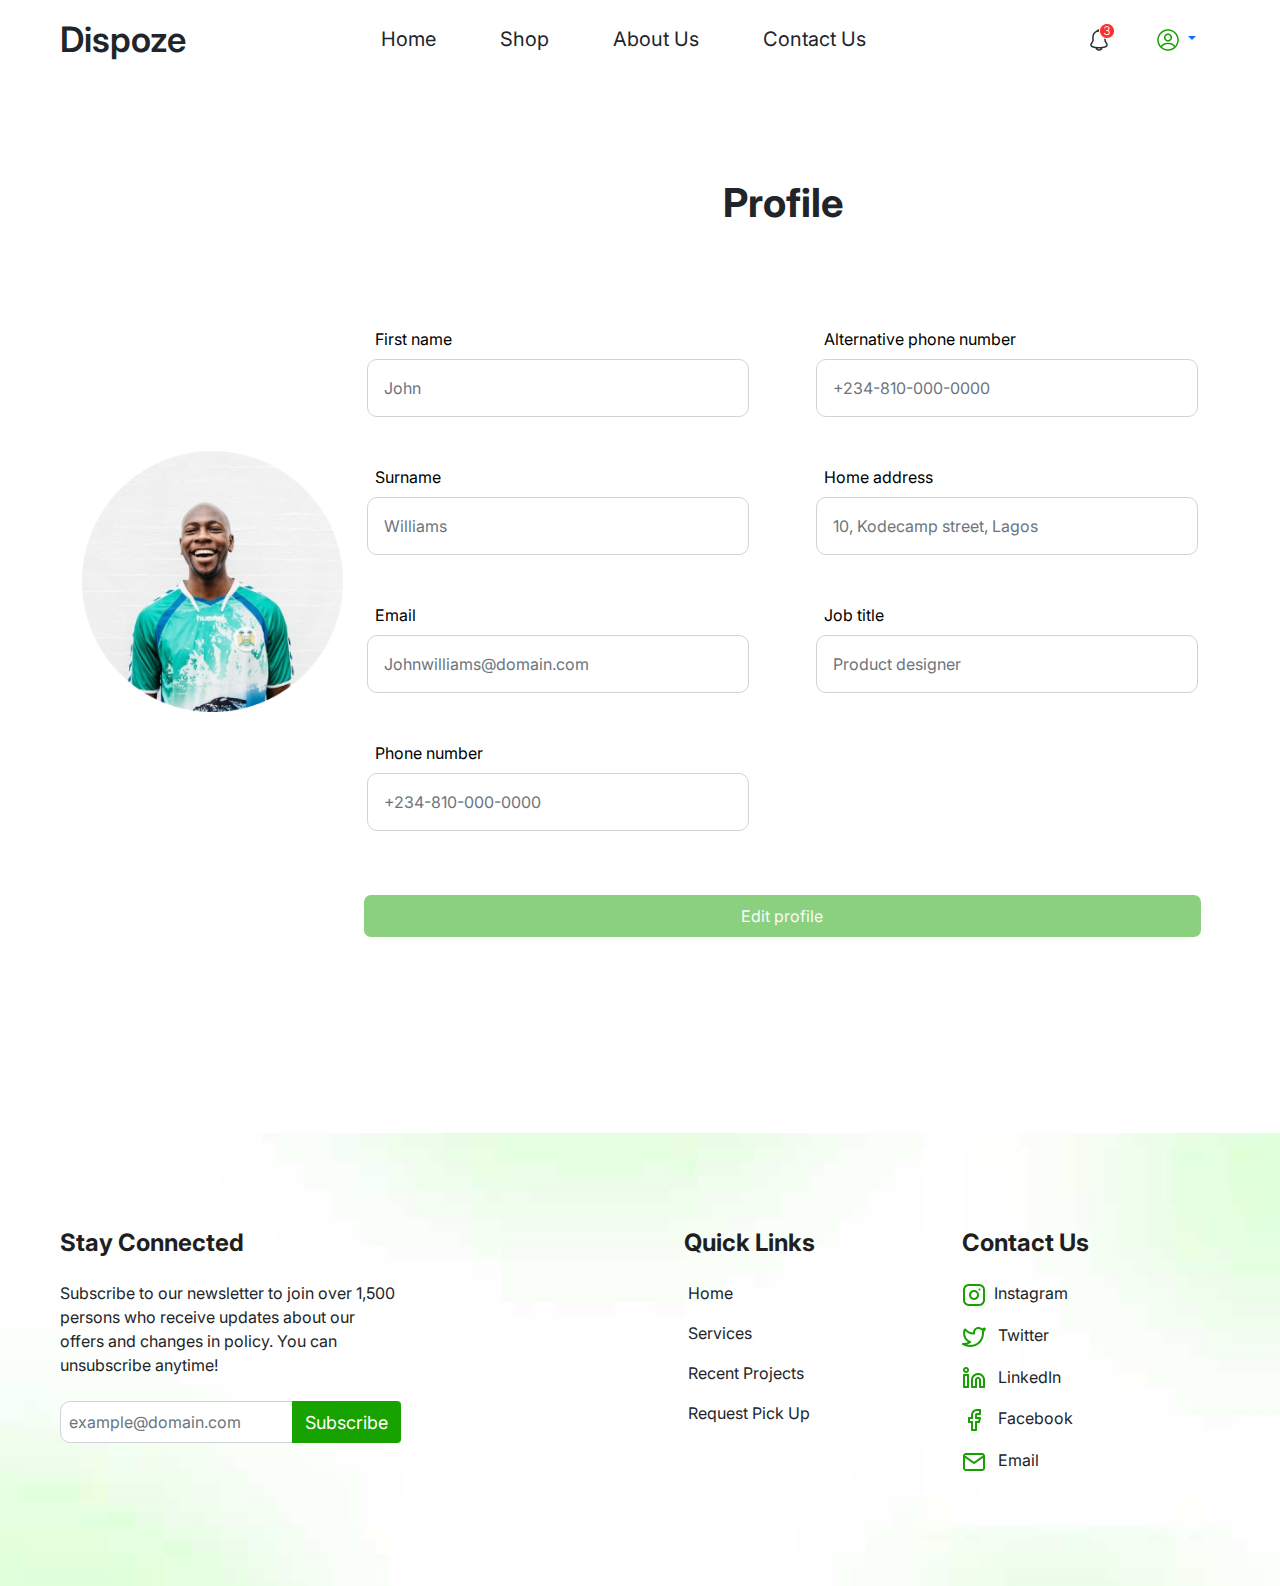
==== index.html @ 6ff1b506 "project" ====
<!DOCTYPE html>
<html lang="en">
<head>
    <meta charset="UTF-8">
    <meta http-equiv="X-UA-Compatible" content="IE=edge">
    <meta name="viewport" content="width=device-width, initial-scale=1.0">
    <title>profile</title>
    <link rel="stylesheet" href="css/bootstrap.css">
    <link rel="stylesheet" href="css/bootstrap.min.css">
    <link rel="stylesheet" href="css/style.css">

    <link rel="preconnect" href="https://fonts.googleapis.com">
    <link rel="preconnect" href="https://fonts.gstatic.com" crossorigin>
    <link href="https://fonts.googleapis.com/css2?family=Poppins:ital,wght@0,300;0,400;1,100;1,300;1,400&display=swap" rel="stylesheet">
    
    <link rel="preconnect" href="https://fonts.googleapis.com">
    <link rel="preconnect" href="https://fonts.gstatic.com" crossorigin>
    <link href="https://fonts.googleapis.com/css2?family=Inter:wght@100;200;300;400;500;600;700;800;900&family=Poppins:ital,wght@0,300;0,400;1,100;1,300&display=swap" rel="stylesheet">
</head>
<body>
    <!-- header for registered users -->
    <header class="container-fluid">
        <nav class="navbar navbar-expand-lg">
            <div class="container-fluid px-2 px-lg-5">
                <a class="navbar-brand text-dark" style="font-weight: 600; font-size: 35px;" href="#">Dispoze</a>
              <button class="navbar-toggler navbar-light border-0" type="button" data-bs-toggle="collapse" data-bs-target="#navbarSupportedContent" aria-controls="navbarSupportedContent" aria-expanded="false" aria-label="Toggle navigation">
                <span class="navbar-toggler-icon"></span>
              </button>
              <div class="collapse navbar-collapse" id="navbarSupportedContent">
                <ul class="navbar-nav ms-auto mb-lg-0">
                    <li class="nav-item me-4">
                        <a class="text-decoration-none text-dark d-lg-none" style="font-weight: 400; font-size: 18px;" href="#">MENU</a>
                      </li>
                      <li class="nav-item me-5">
                        <a class="nav-link nv-link active link-dark" style="font-weight: 400; font-size: 20px;" aria-current="page" href="#"><img src="img/home.png" alt="icon" class="me-4 d-lg-none">Home</a>
                      </li>
                  <li class="nav-item me-5">
                    <a class="nav-link nv-link link-dark" style="font-weight: 400; font-size: 20px;" href="shop.html"><img src="img/shop.png" alt="icon" class="me-4 d-lg-none">Shop</a>
                  </li>
                  <li class="nav-item me-5">
                    <a class="nav-link nv-link link-dark" style="font-weight: 400; font-size: 20px;" href="#"> <img src="img/people.png" alt="icon" class="me-4 d-lg-none">About Us</a>
                  </li>
                  
                  <li class="nav-item me-5">
                    <a class="nav-link nv-link link-dark" style="font-weight: 400; font-size: 20px;" href="#"><img src="img/messages-3.png" alt="icon" class="me-4 d-lg-none">Contact Us</a>
                  </li>
                  <li class="d-none">
                    <a class="nav-link disabled">Disabled</a>
                  </li>         
                </ul>
                <ul class="navbar-nav ms-auto mb-2 mb-lg-0">
                    <li class="nav-item mt-1">
                        <button type="button" class="btn btn-outline-white px-0 px-lg-3 py-0 me-lg-3" id="not-btn" data-bs-toggle="modal" data-bs-target="#staticBackdrop">
                            <img src="img/notification.png" class="img-fluid" alt="logo"><span class="d-lg-none ps-1 ms-3" style="font-weight: 400; font-size: 20px;">Notifications</span>
                        </button>
                    </li>
                    <li class="nav-item dropdown d-none d-lg-block">
                      <a class="nav-link dropdown-toggle me-lg-3" href="#" id="navbarDropdown" role="button" data-bs-toggle="dropdown" aria-expanded="false">
                        <img src="img/profile-circle.png" class="img-fluid" alt="icon" >
                      </a>
                     
                      <ul class="dropdown-menu dropdown-menu-end" aria-labelledby="navbarDropdown">
                            <li><a class="dropdown-item" style="font-weight: 400; font-size: 18px;" href="#"><img src="img/profile-circle.png" alt="icon" class="me-3">Profile</a></li>
                            <li><hr class="dropdown-divider"></li>
                            <li><a class="dropdown-item" style="font-weight: 400; font-size: 18px; color :#FA0000;" href="#"><img src="img/logout.png" alt="icon" class="me-3">Sign-Out</a></li>
                      </ul>
                    </li>
                    <li class="nav-item mb-1 d-lg-none">
                        <a class="nav-link link-dark" href="#"><img src="img/profile-circle.png" alt="icon"><span class="d-lg-none ps-4" style="font-weight: 400; font-size: 24px;">Profile</span></a>
                    </li>
                    <li class="nav-item mb-1 d-lg-none">
                        <a class="nav-link" href="#" style="font-weight: 400; font-size: 24px; color :#FA0000;"><img src="img/logout.png" alt="icon" class="pe-4">Sign-Out</a>
                    </li>
                </ul>
              </div>
            </div>
        </nav>
    </header>
    
    <section id="hero">
        <div>
            <div class="container-fluid">
                <div class="row outskirt">
                    <div class="col-lg-3 col-12 d-flex align-items-center text-center marg-btm">
                        <div class="image-section">
                            <h1 class="fw-bold d-lg-none mb-4 mt-4 text-decoration-underline">Profile</h1>
                            <img src="img/Ellipse 35.png" alt="image of John" class="img-fluid first-img">
                        </div>
                    </div>
                    <div class="col-lg-9 col-12">
                        <div class="text-section text-center d-none d-lg-block">
                            <h1 class="fw-bold">Profile</h1>
                        </div>
                        <div class="form-section">
                            <div class="row">
                                <div class="d-lg-flex justify-content-between">
                                    <div class="col-lg-6 col-12 first">
                                        <form action="">
                                            <div class="mb-5">
                                                <label for="first_name" class="form-label ms-2">First name</label>
                                                <input type="text" class="form-control p-3" id="first_name" aria-describedby="emailHelp" placeholder="John">
                                            </div>
                                            <div class="mb-5">
                                                <label for="surname" class="form-label ms-2">Surname</label>
                                                <input type="text" class="form-control p-3" id="surname" aria-describedby="emailHelp" placeholder="Williams">
                                            </div>
                                            <div class="mb-5">
                                                <label for="exampleInputEmail1" class="form-label ms-2">Email</label>
                                                <input type="email" class="form-control p-3" id="exampleInputEmail1" aria-describedby="emailHelp" placeholder="Johnwilliams@domain.com">
                                            </div>
                                            <div class="mb-5">
                                                <label for="phone_no" class="form-label ms-2">Phone number</label>
                                                <input type="number" class="form-control p-3" id="phone_no" aria-describedby="emailHelp" placeholder="+234-810-000-0000">
                                            </div>
                                        </form>
                                    </div>
                                    <div class="col-lg-6 col-12 secnd">
                                        <form action="">
                                            <div class="mb-5">
                                                <label for="phone_no" class="form-label ms-2">Alternative phone number</label>
                                                <input type="number" class="form-control p-3" id="phone_no" aria-describedby="emailHelp" placeholder="+234-810-000-0000">
                                            </div>
                                            <div class="mb-5">
                                                <label for="home_address" class="form-label ms-2">Home address</label>
                                                <input type="text" class="form-control p-3" id="home_address" aria-describedby="emailHelp" placeholder="10, Kodecamp street, Lagos">
                                            </div>
                                            <div class="mb-5">
                                                <label for="Product_designer" class="form-label ms-2">Job title</label>
                                                <input type="text" class="form-control p-3" id="exampleInputEmail1" aria-describedby="emailHelp" placeholder="Product designer">
                                            </div>
                                        </form>
                                    </div>
                                </div>
                                <div class="btn-section mt-3 mb-5">
                                    <div class="d-grid mx-auto">
                                        <a href="edit.html" class="text-center"><button class="btn text-light p-2" type="button">Edit profile</button></a>
                                    </div>
                                </div>
                            </div>
                        </div>
                    </div>
                </div>
            </div>
        </div>
    </section>

    <footer class="container-fluid">
        <div class=" px-2 px-lg-5 py-5 mt-md-5 mt-sm-5">
            <div class="row my-lg-5">
              <div class="col-12 col-lg-6 col-md-12 mb-4 mb-lg-0">
                <h6 class="mb-4" style="font-weight: 700; font-size: 24px; color: #1F1F1F;">Stay Connected</h6>
                <p id="width" class="w-75 mb-4 width-md" style="font-weight: 400; font-size: 16px;">Subscribe to our newsletter to join over 1,500 persons who receive updates about our offers and changes in policy. You can unsubscribe anytime!</p>
                <div class="input-group flex-column flex-md-row flex-lg-row w-75" id="width">
                    <input type="email" class="form-control mb-3 mb-md-0 mb-lg-0 p-2" placeholder="example@domain.com" aria-label="Recipient's email" aria-describedby="button-addon2" id="width">
                    <button class="btn py-0" style="font-weight: 400; font-size: 18px; background-color:  #17A200; color: #fff;" type="button" id="button-addon2">Subscribe</button>
                </div>
              </div>
              <div class="col-12 col-lg-6 col-md-12 ps-lg-5 pt-3 pt-md-2 pt-lg-0">
                <div class="row">
                    <div class="col-12 col-md-6 ps-lg-2 pe-md-5">
                        <h6 class="mb-4" style="font-weight: 700; font-size: 24px; color: #1F1F1F;">Quick Links</h6>
                        <ul class="list-unstyled ps-1">
                            <li class="mb-3">
                                <a class="text-decoration-none text-dark" style="font-weight: 400; font-size: 16px; color: #383838;" href="#">Home</a>
                            </li>
                            <li class="mb-3">
                                <a class="text-decoration-none text-dark" style="font-weight: 400; font-size: 16px; color: #383838;" href="#">Services</a>
                            </li>
                            <li class="mb-3"> 
                                <a class="text-decoration-none text-dark" style="font-weight: 400; font-size: 16px; color: #383838;" href="#">Recent Projects</a>
                            </li>
                            <li class="mb-3">
                                <a class="text-decoration-none text-dark" style="font-weight: 400; font-size: 16px; color: #383838;" href="#">Request Pick Up</a>
                            </li>
                        </ul>
                    </div>
                    <div class="col-12 col-md-6 ps-lg-2 ps-md-5 contact">
                        <h6 class="mb-4" style="font-weight: 700; font-size: 24px; color: #1F1F1F;">Contact Us</h6>
                        <ul class="list-unstyled">
                            <li class="mb-3">
                                <a class="text-decoration-none text-dark" style="font-weight: 400; font-size: 16px; color: #383838;" href="#"><img src="img/instagram 1.png" alt="logo" class="me-2">Instagram</a>
                            </li>
                            <li class="mb-3">
                                <a class="text-decoration-none text-dark" style="font-weight: 400; font-size: 16px; color: #383838;" href="#"><img src="img/twitter 1.png" alt="logo" class="me-2"> Twitter</a>
                            </li>
                            <li class="mb-3">
                                <a class="text-decoration-none text-dark" style="font-weight: 400; font-size: 16px; color: #383838;" href="#"><img src="img/linkedin 1.png" alt="logo" class="me-2"> LinkedIn</a>
                            </li>
                            <li class="mb-3">
                                <a class="text-decoration-none text-dark" style="font-weight: 400; font-size: 16px; color: #383838;" href="#"><img src="img/facebook 1.png" alt="logo" class="me-2"> Facebook</a>
                            </li>
                            <li class="mb-3">
                                <a class="text-decoration-none text-dark" style="font-weight: 400; font-size: 16px; color: #383838;" href="mailto:somebody@domain.com"><img src="img/mail 1.png" alt="logo" class="me-2"> Email</a>
                            </li>
                        </ul>
                    </div>
                  </div>
              </div>
            </div>
        </div>
    </footer>

    
    <script src="js/bootstrap.min.js"></script>
    <script src="js/header-footer-new.js"></script>
    <script src="js/profile.js"></script>

</body>
</html>
---- css/style.css ----
* {
    padding: 0;
    margin: 0;
    box-sizing: border-box;
}

body {
    font-family: 'Inter', sans-serif !important;
}



/* header, footer {
    font-family: 'Inter', sans-serif !important;
} */

.nv-link:hover {
    color: #17A200 !important;
    border-bottom: 4px solid #17A200 !important;
}

.nv-lin:hover, footer a:hover {
    text-decoration: underline !important;
}

footer {
    background: url(../img/background_3.jpg) center/cover no-repeat;
}

#width {
    width: 60% !important;
}

#nav-toggler {
    /* position: absolute; */
    left: 0%;
    top: -37%;
    border: none !important;
}



#hero .outskirt {
    padding: 100px 70px;
}

#hero .first, #hero .secnd {
    width: 46%;
}

label {
    color: #000000;
}

input[type= text], input[type= email], input[type= number], input[type="password"] {
    border-radius: 10px;
}

.text-section {
    margin-bottom: 100px;
}
.btn-section {
    background: #17A200;
    opacity: 0.5;
    border-radius: 7px;
    width: 98%;
    margin: auto;
}
.btn-sectionII {
    background: #17A100;
    border-radius: 7px;
    width: 98%;
    margin: auto;
}

.secnd-img {
    bottom: 5%;
    left: 75%;
}
/* .btn-sectionIII {
    background: #18a20083;
    background: #19A200;
    opacity: 0.5;
    border-radius: 7px;
    width: 99%;
    margin: auto;
} */

/* .secnd-img {
    bottom: 5%;
    left: 75%;
} */

/* #login .login-form {
    width: 55%;
} */

/* #login .text-area {
    margin: 80px 0;
} */

/* #login a:hover {
    text-decoration: underline !important;
} */




 
/* .line-box {
    position: relative;
    width: 60%;
    height: 20px;
    margin: auto;
} */

/* .line {
    width: 100%;
    position: absolute;
    z-index: -50;
} */

/* .text {
    width: 30%;
    height: 20px;
    background-color: white;
    margin: auto;
    text-align: center;
    z-index: 50;
} */


/* #login .view {
    bottom: 12%;
    right: 0;
} */


/* #login .account {
    margin-bottom: 80px;
} */

/* #login .line-box {
    margin-bottom: 40px;
} */


/* #show {
    display: none;
} */

/* .view-eye {
    display: block !important;
} */

/* .hide-eye {
    display: none !important;
} */

/* .view:focus {
    box-shadow: none !important;
} */





@media (max-width: 426px) {

    #width {
        width: 100% !important;
    }

    .input-group .form-control, .input-group #button-addon2  {
        border-radius: 7px !important;
    }



    #hero .outskirt {
        padding: 0;
        /* margin: 0 !important; */
    }

    .image-section {
        width: 100%;
        margin: auto;
    }

    .image-section .first-img {
        width: 50%;
        text-align: center !important;
        margin: auto !important;
    }

    .image-section .secnd-img {
        width: 10%;
        bottom: 5%;
        left: 65%;
    }

    #hero .first, #hero .secnd {
        width: 100%;
    }

    .btn-section, .btn-sectionII {
        width: 50%;
        margin-bottom: 150px !important;
    }

    .contact {
        margin-top: 20px !important;
    }

    .mb-5 {
        margin-bottom: 20px !important;
    }

    .marg-btm {
        margin-bottom: 50px;
    }

    #width {
        width: 100% !important;
    }

    .input-group .form-control, .input-group #button-addon2  {
        border-radius: 7px !important;
    }

    .navbar a {
        font-size: 30px !important;
    }

    /* #login .text-area p {
        font-size: 13px;
    } */

    /* #login .login-form {
        width: 100%;
    } */

    /* .line-box {
        width: 100%;
    } */
    
    /* .text {
        width: 40%;
    } */

    /* .line-box p {
        font-size: 13px;
    } */
}



@media (min-width: 427px) and (max-width: 800px) {


    .nav-link {
        color: black !important;
    }

    .nav-link.active {
        border-bottom: none !important;
    }

    #sign-up {
        background-color: transparent !important;
    }

    .width-md {
        width: 100% !important;
    }



    #hero .outskirt {
        padding: 0;
        /* margin: 0 !important; */
    }

    .image-section {
        width: 100%;
        margin: auto;
    }

    .image-section .first-img {
        width: 40%;
        text-align: center !important;
        margin: auto !important;
    }

    .image-section .secnd-img {
        width: 8%;
        bottom: 5%;
        left: 60%;
    }

    #hero .first, #hero .secnd {
        width: 100%;
    }

    .btn-section, .btn-sectionII {
        width: 50%;
        margin-bottom: 150px !important;
    }

    .mb-5 {
        margin-bottom: 20px !important;
    }

    .marg-btm {
        margin-bottom: 50px;
    }

    header, #hero {
        padding: 0 50px;
    }

    .navbar {
        padding: 0 30px;
    }

    .nav-link {
        color: black !important;
    }

    .nav-link.active {
        border-bottom: none !important;
    }

    /* #sign-up {
        background-color: transparent !important;
    } */

    .width-md {
        width: 100% !important;
    }

    /* #login .login-form {
        width: 70%;
    } */

    /* .line-box {
        width: 70%;
    } */

    /* .text {
        width: 45%;
    } */
}












/* @import url('https://fonts.googleapis.com/css2?family=Inter:wght@400;600&display=swap'); */






/* footer background */
/* .last {
    height: 60vh;
    width: 100%;
    background-color: rgba(141, 240, 121, 0.056); 
    position: relative;
    overflow: hidden;
    z-index: -10;
}

.sidefade1 {
    position: absolute;
    width: 10%;
    height: 10vh;
    background-color: rgba(141, 240, 121, 0.1); 
    border-radius: 50%;
    right: -1%;
    top: -6%;
    box-shadow: 2px 25px 25px 55px rgba(141, 240, 121, 0.1);
    z-index: -5;
}

.sidefade2 {
    position: absolute;
    width: 10%;
    height: 10vh;
    background-color: rgba(141, 240, 121, 0.1);
    border-radius: 50%;
    left: -1%;
    bottom: -6%;
    box-shadow: 2px 25px 25px 55px rgba(141, 240, 121, 0.1);
    z-index: -5;
}

.sidefade3 {
    position: absolute;
    width: 10%;
    height: 10vh;
    background-color: rgba(141, 240, 121, 0.1);
    border-radius: 50%;
    left: 15%;
    top: -2%;
    box-shadow: 2px 25px 25px 55px rgba(141, 240, 121, 0.1);
    z-index: -5;
}

.sidefade4 {
    position: absolute;
    width: 10%;
    height: 10vh;
    background-color: rgba(141, 240, 121, 0.1);
    border-radius: 50%;
    right: 15%;
    bottom: -2%;
    box-shadow: 2px 25px 25px 55px rgba(141, 240, 121, 0.1);
    z-index: -5;
}

.container-flex {
    display: flex;
    justify-content: space-between;
    align-items: center;
    width: 80%;
    margin: auto;
    height: 100%;
} */
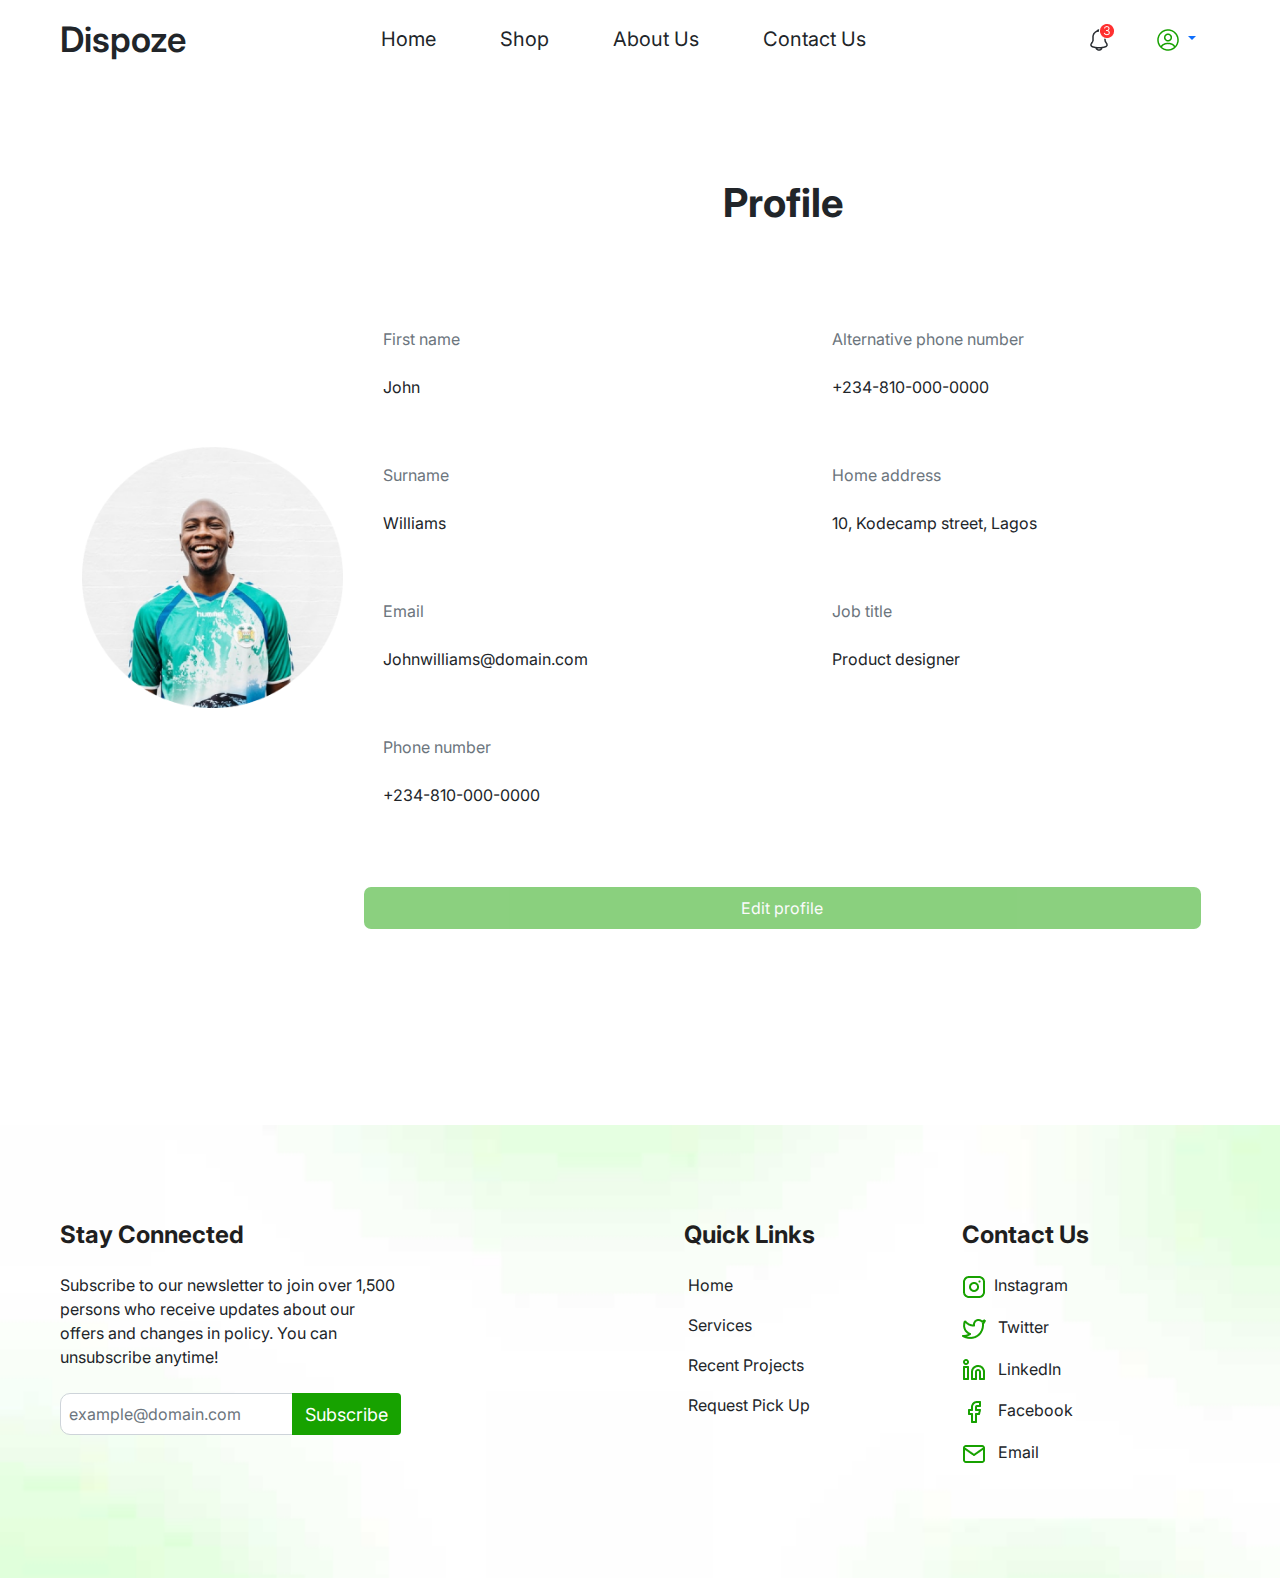
==== commit 32c0150e: "kodecamp-dizpose-profile" ====
--- a/index.html
+++ b/index.html
@@ -97,36 +97,36 @@
                                     <div class="col-lg-6 col-12 first">
                                         <form action="">
                                             <div class="mb-5">
-                                                <label for="first_name" class="form-label ms-2">First name</label>
-                                                <input type="text" class="form-control p-3" id="first_name" aria-describedby="emailHelp" placeholder="John">
-                                            </div>
-                                            <div class="mb-5">
-                                                <label for="surname" class="form-label ms-2">Surname</label>
-                                                <input type="text" class="form-control p-3" id="surname" aria-describedby="emailHelp" placeholder="Williams">
-                                            </div>
-                                            <div class="mb-5">
-                                                <label for="exampleInputEmail1" class="form-label ms-2">Email</label>
-                                                <input type="email" class="form-control p-3" id="exampleInputEmail1" aria-describedby="emailHelp" placeholder="Johnwilliams@domain.com">
-                                            </div>
-                                            <div class="mb-5">
-                                                <label for="phone_no" class="form-label ms-2">Phone number</label>
-                                                <input type="number" class="form-control p-3" id="phone_no" aria-describedby="emailHelp" placeholder="+234-810-000-0000">
+                                                <label for="first_name" class="form-label ms-3 text-muted">First name</label>
+                                                <input type="text" class="form-control p-3 border-0" id="first_name" aria-describedby="emailHelp" value="John">
+                                            </div>
+                                            <div class="mb-5">
+                                                <label for="surname" class="form-label ms-3 text-muted">Surname</label>
+                                                <input type="text" class="form-control p-3 border-0" id="surname" aria-describedby="emailHelp" value="Williams">
+                                            </div>
+                                            <div class="mb-5">
+                                                <label for="exampleInputEmail1" class="form-label ms-3 text-muted">Email</label>
+                                                <input type="email" class="form-control p-3 border-0" id="exampleInputEmail1" aria-describedby="emailHelp" value="Johnwilliams@domain.com">
+                                            </div>
+                                            <div class="mb-5">
+                                                <label for="phone_no" class="form-label ms-3 text-muted">Phone number</label>
+                                                <input type="text" class="form-control p-3 border-0" id="phone_no" aria-describedby="emailHelp" value="+234-810-000-0000">
                                             </div>
                                         </form>
                                     </div>
                                     <div class="col-lg-6 col-12 secnd">
                                         <form action="">
                                             <div class="mb-5">
-                                                <label for="phone_no" class="form-label ms-2">Alternative phone number</label>
-                                                <input type="number" class="form-control p-3" id="phone_no" aria-describedby="emailHelp" placeholder="+234-810-000-0000">
-                                            </div>
-                                            <div class="mb-5">
-                                                <label for="home_address" class="form-label ms-2">Home address</label>
-                                                <input type="text" class="form-control p-3" id="home_address" aria-describedby="emailHelp" placeholder="10, Kodecamp street, Lagos">
-                                            </div>
-                                            <div class="mb-5">
-                                                <label for="Product_designer" class="form-label ms-2">Job title</label>
-                                                <input type="text" class="form-control p-3" id="exampleInputEmail1" aria-describedby="emailHelp" placeholder="Product designer">
+                                                <label for="phone_no" class="form-label ms-3 text-muted">Alternative phone number</label>
+                                                <input type="text" class="form-control p-3 border-0" id="phone_no" aria-describedby="emailHelp" value="+234-810-000-0000">
+                                            </div>
+                                            <div class="mb-5">
+                                                <label for="home_address" class="form-label ms-3 text-muted">Home address</label>
+                                                <input type="text" class="form-control p-3 border-0" id="home_address" aria-describedby="emailHelp" value="10, Kodecamp street, Lagos">
+                                            </div>
+                                            <div class="mb-5">
+                                                <label for="Product_designer" class="form-label ms-3 text-muted">Job title</label>
+                                                <input type="text" class="form-control p-3 border-0" id="exampleInputEmail1" aria-describedby="emailHelp" value="Product designer">
                                             </div>
                                         </form>
                                     </div>
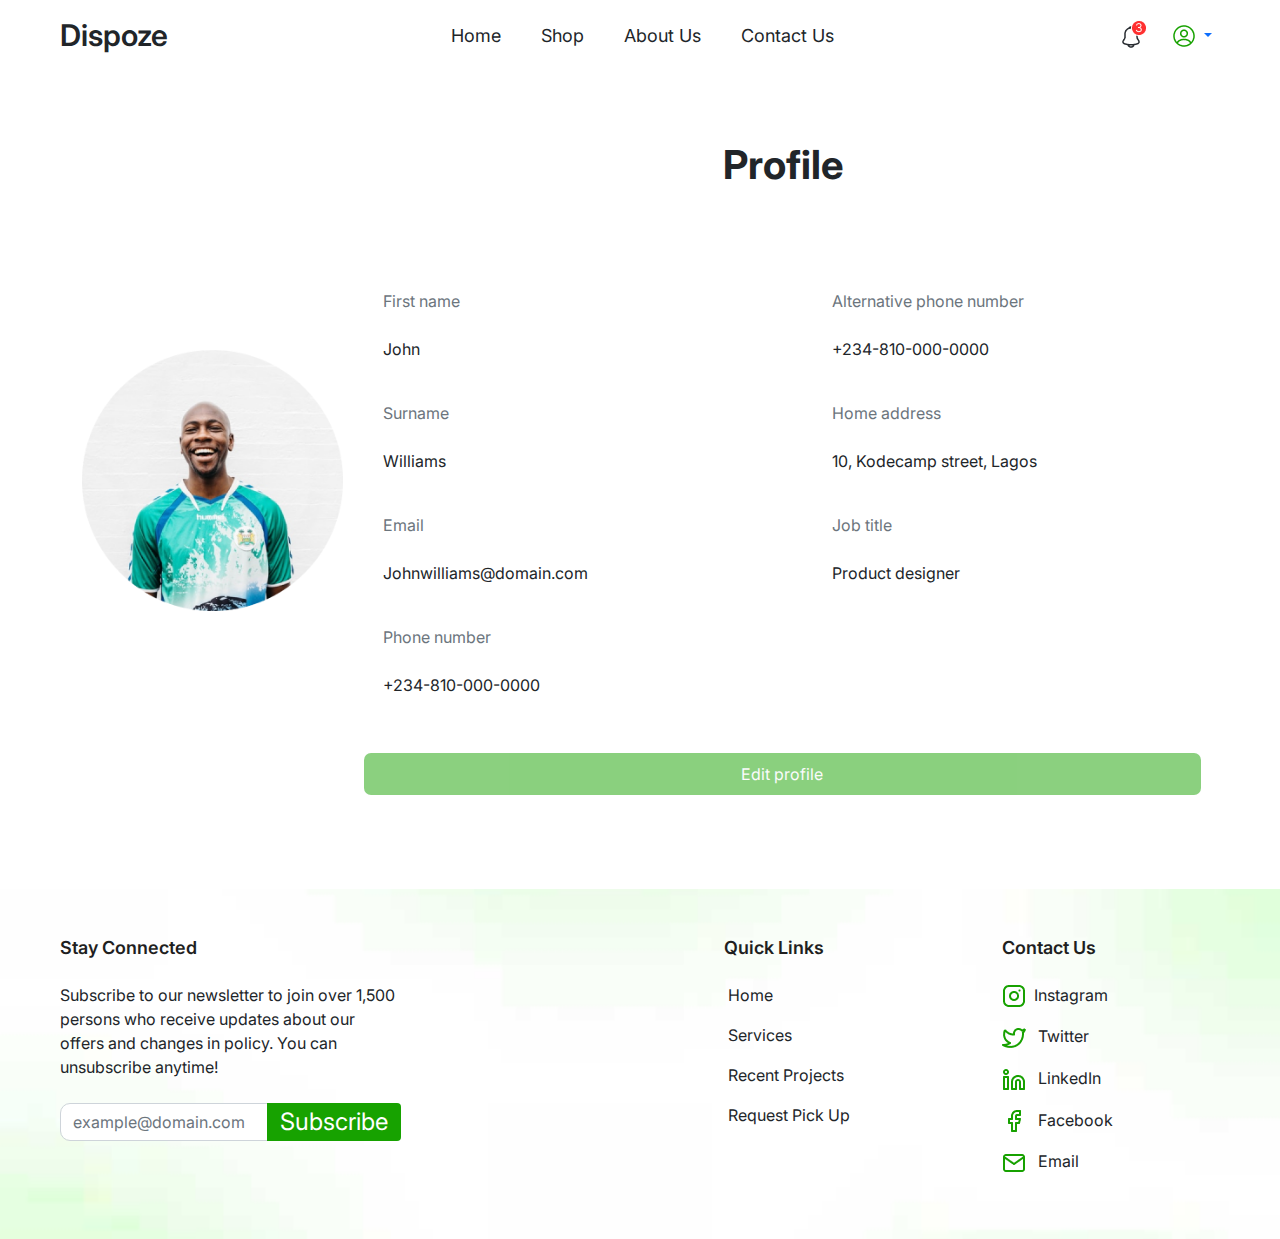
==== commit c1b8b1a1: "kodecamp-dizpose-profile" ====
--- a/index.html
+++ b/index.html
@@ -18,31 +18,31 @@
     <link href="https://fonts.googleapis.com/css2?family=Inter:wght@100;200;300;400;500;600;700;800;900&family=Poppins:ital,wght@0,300;0,400;1,100;1,300&display=swap" rel="stylesheet">
 </head>
 <body>
-    <!-- header for registered users -->
-    <header class="container-fluid">
+
+     <!-- header for registered users -->
+     <header class="container-fluid">
         <nav class="navbar navbar-expand-lg">
             <div class="container-fluid px-2 px-lg-5">
-                <a class="navbar-brand text-dark" style="font-weight: 600; font-size: 35px;" href="#">Dispoze</a>
-              <button class="navbar-toggler navbar-light border-0" type="button" data-bs-toggle="collapse" data-bs-target="#navbarSupportedContent" aria-controls="navbarSupportedContent" aria-expanded="false" aria-label="Toggle navigation">
+              <a class="navbar-brand text-dark" style="font-weight: 600; font-size: 30px;" href="#">Dispoze</a>
+              <button class="navbar-toggler navbar-light" type="button" data-bs-toggle="collapse" data-bs-target="#navbarSupportedContent" aria-controls="navbarSupportedContent" aria-expanded="false" aria-label="Toggle navigation">
                 <span class="navbar-toggler-icon"></span>
               </button>
               <div class="collapse navbar-collapse" id="navbarSupportedContent">
                 <ul class="navbar-nav ms-auto mb-lg-0">
-                    <li class="nav-item me-4">
-                        <a class="text-decoration-none text-dark d-lg-none" style="font-weight: 400; font-size: 18px;" href="#">MENU</a>
-                      </li>
-                      <li class="nav-item me-5">
-                        <a class="nav-link nv-link active link-dark" style="font-weight: 400; font-size: 20px;" aria-current="page" href="#"><img src="img/home.png" alt="icon" class="me-4 d-lg-none">Home</a>
-                      </li>
-                  <li class="nav-item me-5">
-                    <a class="nav-link nv-link link-dark" style="font-weight: 400; font-size: 20px;" href="shop.html"><img src="img/shop.png" alt="icon" class="me-4 d-lg-none">Shop</a>
-                  </li>
-                  <li class="nav-item me-5">
-                    <a class="nav-link nv-link link-dark" style="font-weight: 400; font-size: 20px;" href="#"> <img src="img/people.png" alt="icon" class="me-4 d-lg-none">About Us</a>
-                  </li>
-                  
-                  <li class="nav-item me-5">
-                    <a class="nav-link nv-link link-dark" style="font-weight: 400; font-size: 20px;" href="#"><img src="img/messages-3.png" alt="icon" class="me-4 d-lg-none">Contact Us</a>
+                  <li class="nav-item me-4">
+                    <a class="text-decoration-none text-dark d-lg-none" style="font-weight: 400; font-size: 18px;" href="#">MENU</a>
+                  </li>
+                  <li class="nav-item me-4">
+                    <a class="nav-link link-dark" style="font-weight: 400; font-size: 18px;" aria-current="page" href="#"><img src="img/home.png" alt="icon" class="me-4 d-lg-none">Home</a>
+                  </li>
+                  <li class="nav-item me-4">
+                    <a class="nav-link link-dark" style="font-weight: 400; font-size: 18px;" href="shop.html"><img src="img/shop.png" alt="icon" class="me-4 d-lg-none">Shop</a>
+                  </li>
+                  <li class="nav-item me-4">
+                    <a class="nav-link link-dark" style="font-weight: 400; font-size: 18px;" href="#"> <img src="img/people.png" alt="icon" class="me-4 d-lg-none">About Us</a>
+                  </li>
+                  <li class="nav-item me-4">
+                    <a class="nav-link link-dark" style="font-weight: 400; font-size: 18px;" href="#"><img src="img/messages-3.png" alt="icon" class="me-4 d-lg-none">Contact Us</a>
                   </li>
                   <li class="d-none">
                     <a class="nav-link disabled">Disabled</a>
@@ -50,19 +50,18 @@
                 </ul>
                 <ul class="navbar-nav ms-auto mb-2 mb-lg-0">
                     <li class="nav-item mt-1">
-                        <button type="button" class="btn btn-outline-white px-0 px-lg-3 py-0 me-lg-3" id="not-btn" data-bs-toggle="modal" data-bs-target="#staticBackdrop">
-                            <img src="img/notification.png" class="img-fluid" alt="logo"><span class="d-lg-none ps-1 ms-3" style="font-weight: 400; font-size: 20px;">Notifications</span>
+                        <button type="button" class="btn btn-outline-white px-0 px-lg-3 py-0" id="not-btn" data-bs-toggle="modal" data-bs-target="#staticBackdrop">
+                            <img src="img/notification.png" alt="logo"><span class="d-lg-none ps-1 ms-3" style="font-weight: 400; font-size: 18px;">Notifications</span>
                         </button>
                     </li>
                     <li class="nav-item dropdown d-none d-lg-block">
-                      <a class="nav-link dropdown-toggle me-lg-3" href="#" id="navbarDropdown" role="button" data-bs-toggle="dropdown" aria-expanded="false">
-                        <img src="img/profile-circle.png" class="img-fluid" alt="icon" >
+                      <a class="nav-link dropdown-toggle" href="#" id="navbarDropdown" role="button" data-bs-toggle="dropdown" aria-expanded="false">
+                        <img src="img/profile-circle.png" alt="icon">
                       </a>
-                     
                       <ul class="dropdown-menu dropdown-menu-end" aria-labelledby="navbarDropdown">
-                            <li><a class="dropdown-item" style="font-weight: 400; font-size: 18px;" href="#"><img src="img/profile-circle.png" alt="icon" class="me-3">Profile</a></li>
-                            <li><hr class="dropdown-divider"></li>
-                            <li><a class="dropdown-item" style="font-weight: 400; font-size: 18px; color :#FA0000;" href="#"><img src="img/logout.png" alt="icon" class="me-3">Sign-Out</a></li>
+                        <li><a class="dropdown-item" style="font-weight: 400; font-size: 18px;" href="#"><img src="img/profile-circle.png" alt="icon" class="me-3">Profile</a></li>
+                        <li><hr class="dropdown-divider"></li>
+                        <li><a class="dropdown-item" style="font-weight: 400; font-size: 18px; color :#FA0000;" href="#"><img src="img/logout.png" alt="icon" class="me-3">Sign-Out</a></li>
                       </ul>
                     </li>
                     <li class="nav-item mb-1 d-lg-none">
@@ -76,6 +75,7 @@
             </div>
         </nav>
     </header>
+
     
     <section id="hero">
         <div>
@@ -83,7 +83,7 @@
                 <div class="row outskirt">
                     <div class="col-lg-3 col-12 d-flex align-items-center text-center marg-btm">
                         <div class="image-section">
-                            <h1 class="fw-bold d-lg-none mb-4 mt-4 text-decoration-underline">Profile</h1>
+                            <h1 class="fw-bold d-lg-none mb-4 mt-3">Profile</h1>
                             <img src="img/Ellipse 35.png" alt="image of John" class="img-fluid first-img">
                         </div>
                     </div>
@@ -96,19 +96,19 @@
                                 <div class="d-lg-flex justify-content-between">
                                     <div class="col-lg-6 col-12 first">
                                         <form action="">
-                                            <div class="mb-5">
+                                            <div class="mb-4">
                                                 <label for="first_name" class="form-label ms-3 text-muted">First name</label>
                                                 <input type="text" class="form-control p-3 border-0" id="first_name" aria-describedby="emailHelp" value="John">
                                             </div>
-                                            <div class="mb-5">
+                                            <div class="mb-4">
                                                 <label for="surname" class="form-label ms-3 text-muted">Surname</label>
                                                 <input type="text" class="form-control p-3 border-0" id="surname" aria-describedby="emailHelp" value="Williams">
                                             </div>
-                                            <div class="mb-5">
+                                            <div class="mb-4">
                                                 <label for="exampleInputEmail1" class="form-label ms-3 text-muted">Email</label>
                                                 <input type="email" class="form-control p-3 border-0" id="exampleInputEmail1" aria-describedby="emailHelp" value="Johnwilliams@domain.com">
                                             </div>
-                                            <div class="mb-5">
+                                            <div class="mb-4">
                                                 <label for="phone_no" class="form-label ms-3 text-muted">Phone number</label>
                                                 <input type="text" class="form-control p-3 border-0" id="phone_no" aria-describedby="emailHelp" value="+234-810-000-0000">
                                             </div>
@@ -116,22 +116,22 @@
                                     </div>
                                     <div class="col-lg-6 col-12 secnd">
                                         <form action="">
-                                            <div class="mb-5">
+                                            <div class="mb-4">
                                                 <label for="phone_no" class="form-label ms-3 text-muted">Alternative phone number</label>
                                                 <input type="text" class="form-control p-3 border-0" id="phone_no" aria-describedby="emailHelp" value="+234-810-000-0000">
                                             </div>
-                                            <div class="mb-5">
+                                            <div class="mb-4">
                                                 <label for="home_address" class="form-label ms-3 text-muted">Home address</label>
                                                 <input type="text" class="form-control p-3 border-0" id="home_address" aria-describedby="emailHelp" value="10, Kodecamp street, Lagos">
                                             </div>
-                                            <div class="mb-5">
+                                            <div class="mb-4">
                                                 <label for="Product_designer" class="form-label ms-3 text-muted">Job title</label>
                                                 <input type="text" class="form-control p-3 border-0" id="exampleInputEmail1" aria-describedby="emailHelp" value="Product designer">
                                             </div>
                                         </form>
                                     </div>
                                 </div>
-                                <div class="btn-section mt-3 mb-5">
+                                <div class="btn-section mt-3 mb-4">
                                     <div class="d-grid mx-auto">
                                         <a href="edit.html" class="text-center"><button class="btn text-light p-2" type="button">Edit profile</button></a>
                                     </div>
@@ -145,20 +145,20 @@
     </section>
 
     <footer class="container-fluid">
-        <div class=" px-2 px-lg-5 py-5 mt-md-5 mt-sm-5">
-            <div class="row my-lg-5">
-              <div class="col-12 col-lg-6 col-md-12 mb-4 mb-lg-0">
-                <h6 class="mb-4" style="font-weight: 700; font-size: 24px; color: #1F1F1F;">Stay Connected</h6>
+        <div class="px-2 px-lg-5 py-5">
+            <div class="row">
+              <div class="col-12 col-lg-6 col-md-12 mb-4 mb-lg-0"> 
+                <h6 class="mb-4" style="font-weight: 600; font-size: 18px; color: #1F1F1F;">Stay Connected</h6>
                 <p id="width" class="w-75 mb-4 width-md" style="font-weight: 400; font-size: 16px;">Subscribe to our newsletter to join over 1,500 persons who receive updates about our offers and changes in policy. You can unsubscribe anytime!</p>
                 <div class="input-group flex-column flex-md-row flex-lg-row w-75" id="width">
-                    <input type="email" class="form-control mb-3 mb-md-0 mb-lg-0 p-2" placeholder="example@domain.com" aria-label="Recipient's email" aria-describedby="button-addon2" id="width">
-                    <button class="btn py-0" style="font-weight: 400; font-size: 18px; background-color:  #17A200; color: #fff;" type="button" id="button-addon2">Subscribe</button>
+                    <input type="email" class="form-control mb-3 mb-md-0 mb-lg-0" placeholder="example@domain.com" aria-label="Recipient's email" aria-describedby="button-addon2" id="width">
+                    <button class="btn py-0" style="font-weight: 400; font-size: 24px; background-color:  #17A200; color: #fff;" type="button" id="button-addon2">Subscribe</button>
                 </div>
               </div>
-              <div class="col-12 col-lg-6 col-md-12 ps-lg-5 pt-3 pt-md-2 pt-lg-0">
+              <div class="col-12 col-lg-6 col-md-12 ps-lg-5">
                 <div class="row">
-                    <div class="col-12 col-md-6 ps-lg-2 pe-md-5">
-                        <h6 class="mb-4" style="font-weight: 700; font-size: 24px; color: #1F1F1F;">Quick Links</h6>
+                    <div class="col-12 col-md-6 ps-lg-5 pe-md-5">
+                        <h6 class="mb-4" style="font-weight: 600; font-size: 18px; color: #1F1F1F;">Quick Links</h6>
                         <ul class="list-unstyled ps-1">
                             <li class="mb-3">
                                 <a class="text-decoration-none text-dark" style="font-weight: 400; font-size: 16px; color: #383838;" href="#">Home</a>
@@ -174,8 +174,8 @@
                             </li>
                         </ul>
                     </div>
-                    <div class="col-12 col-md-6 ps-lg-2 ps-md-5 contact">
-                        <h6 class="mb-4" style="font-weight: 700; font-size: 24px; color: #1F1F1F;">Contact Us</h6>
+                    <div class="col-12 col-md-6 ps-lg-5 ps-md-5">
+                        <h6 class="mb-4" style="font-weight: 600; font-size: 18px; color: #1F1F1F;">Contact Us</h6>
                         <ul class="list-unstyled">
                             <li class="mb-3">
                                 <a class="text-decoration-none text-dark" style="font-weight: 400; font-size: 16px; color: #383838;" href="#"><img src="img/instagram 1.png" alt="logo" class="me-2">Instagram</a>
--- a/css/style.css
+++ b/css/style.css
@@ -41,16 +41,16 @@
 
 
 #hero .outskirt {
-    padding: 100px 70px;
+    padding: 70px 70px;
 }
 
 #hero .first, #hero .secnd {
     width: 46%;
 }
 
-label {
+/* label {
     color: #000000;
-}
+} */
 
 input[type= text], input[type= email], input[type= number], input[type="password"] {
     border-radius: 10px;
@@ -175,6 +175,16 @@
         border-radius: 7px !important;
     }
 
+
+
+    .nv-link:hover {
+        color: #17A200 !important;
+        border-bottom: 4px solid #17A200 !important;
+    }
+
+    .item:hover {
+        color: #17A100 !important;
+    }
 
 
     #hero .outskirt {
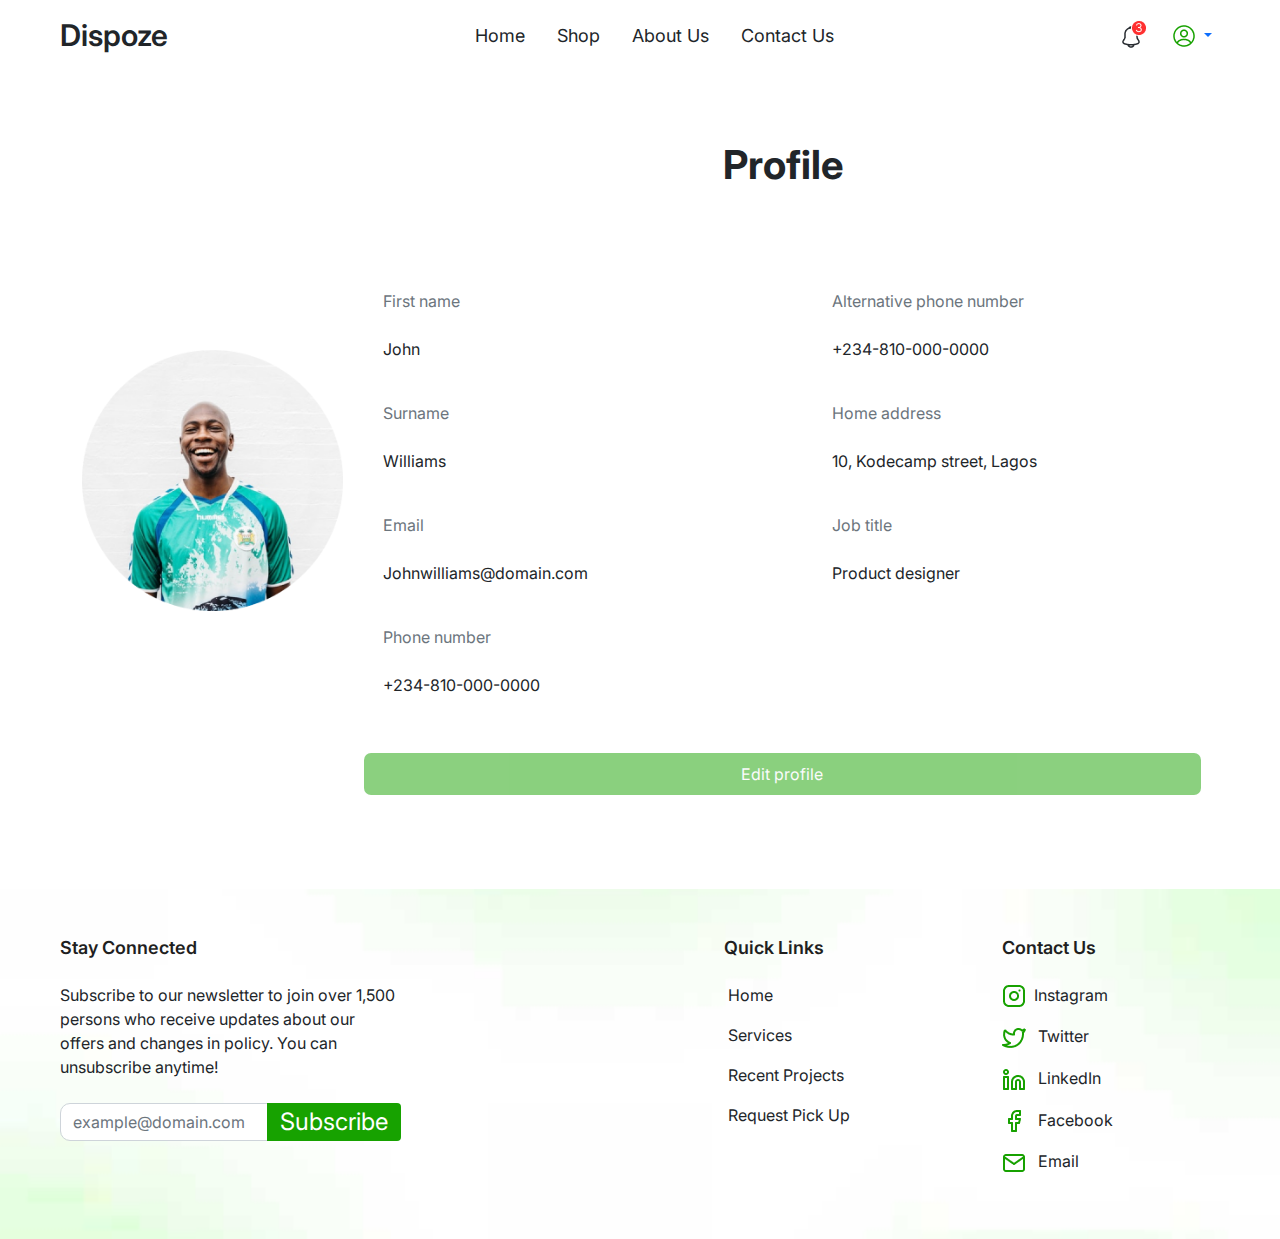
==== commit 1fb02f83: "kodecamp-dizpose-profile" ====
--- a/index.html
+++ b/index.html
@@ -28,20 +28,20 @@
                 <span class="navbar-toggler-icon"></span>
               </button>
               <div class="collapse navbar-collapse" id="navbarSupportedContent">
-                <ul class="navbar-nav ms-auto mb-lg-0">
+                <ul class="navbar-nav ms-auto mb-2 mb-lg-0">
                   <li class="nav-item me-4">
                     <a class="text-decoration-none text-dark d-lg-none" style="font-weight: 400; font-size: 18px;" href="#">MENU</a>
                   </li>
-                  <li class="nav-item me-4">
+                  <li class="nav-item me-3">
                     <a class="nav-link link-dark" style="font-weight: 400; font-size: 18px;" aria-current="page" href="#"><img src="img/home.png" alt="icon" class="me-4 d-lg-none">Home</a>
                   </li>
-                  <li class="nav-item me-4">
+                  <li class="nav-item me-3">
                     <a class="nav-link link-dark" style="font-weight: 400; font-size: 18px;" href="shop.html"><img src="img/shop.png" alt="icon" class="me-4 d-lg-none">Shop</a>
                   </li>
-                  <li class="nav-item me-4">
+                  <li class="nav-item me-3">
                     <a class="nav-link link-dark" style="font-weight: 400; font-size: 18px;" href="#"> <img src="img/people.png" alt="icon" class="me-4 d-lg-none">About Us</a>
                   </li>
-                  <li class="nav-item me-4">
+                  <li class="nav-item me-">
                     <a class="nav-link link-dark" style="font-weight: 400; font-size: 18px;" href="#"><img src="img/messages-3.png" alt="icon" class="me-4 d-lg-none">Contact Us</a>
                   </li>
                   <li class="d-none">
@@ -68,7 +68,7 @@
                         <a class="nav-link link-dark" href="#"><img src="img/profile-circle.png" alt="icon"><span class="d-lg-none ps-4" style="font-weight: 400; font-size: 24px;">Profile</span></a>
                     </li>
                     <li class="nav-item mb-1 d-lg-none">
-                        <a class="nav-link" href="#" style="font-weight: 400; font-size: 24px; color :#FA0000;"><img src="img/logout.png" alt="icon" class="pe-4">Sign-Out</a>
+                        <a class="nav-link" id="sign-up" href="#" style="font-weight: 400; font-size: 24px; color :#FA0000;"><img src="img/logout.png" alt="icon" class="pe-4">Sign-Out</a>
                     </li>
                 </ul>
               </div>
--- a/css/style.css
+++ b/css/style.css
@@ -177,14 +177,35 @@
 
 
 
-    .nv-link:hover {
+    /* .nav-link {
+        color: black !important;
+    } */
+
+    /* .nav-link .active {
+        border-bottom: none !important;
+    } */
+
+    /* #sign-up {
+        background-color: transparent !important;
+    } */
+
+    header .nav-item .nav-link:focus {
+        color: #17A200 !important;
+    }
+
+
+
+
+
+
+    /* .nv-link:hover {
         color: #17A200 !important;
         border-bottom: 4px solid #17A200 !important;
     }
 
     .item:hover {
         color: #17A100 !important;
-    }
+    } */
 
 
     #hero .outskirt {
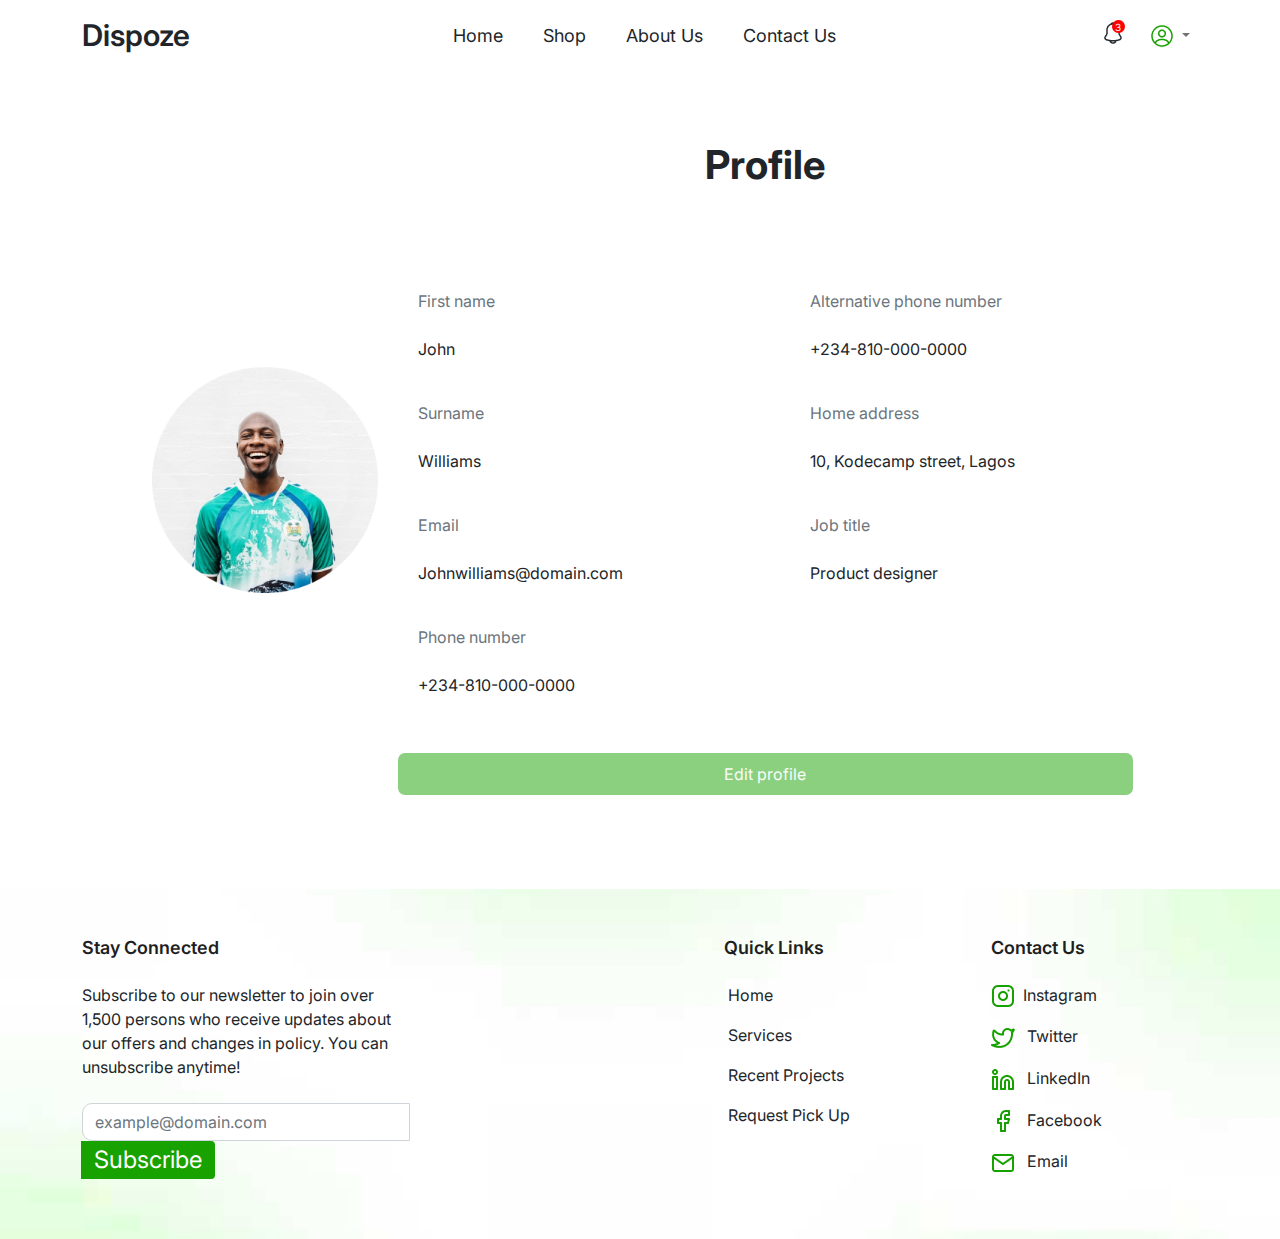
==== commit 8b487742: "kodecamp-dizpose-profile" ====
--- a/index.html
+++ b/index.html
@@ -8,6 +8,7 @@
     <link rel="stylesheet" href="css/bootstrap.css">
     <link rel="stylesheet" href="css/bootstrap.min.css">
     <link rel="stylesheet" href="css/style.css">
+    <link rel="stylesheet" href="css/header-footer-loggedin.css">
 
     <link rel="preconnect" href="https://fonts.googleapis.com">
     <link rel="preconnect" href="https://fonts.gstatic.com" crossorigin>
@@ -18,40 +19,36 @@
     <link href="https://fonts.googleapis.com/css2?family=Inter:wght@100;200;300;400;500;600;700;800;900&family=Poppins:ital,wght@0,300;0,400;1,100;1,300&display=swap" rel="stylesheet">
 </head>
 <body>
-
-     <!-- header for registered users -->
-     <header class="container-fluid">
-        <nav class="navbar navbar-expand-lg">
-            <div class="container-fluid px-2 px-lg-5">
+    <header>
+        <nav class="navbar navbar-light navbar-expand-lg">
+            <div class="container">
               <a class="navbar-brand text-dark" style="font-weight: 600; font-size: 30px;" href="#">Dispoze</a>
-              <button class="navbar-toggler navbar-light" type="button" data-bs-toggle="collapse" data-bs-target="#navbarSupportedContent" aria-controls="navbarSupportedContent" aria-expanded="false" aria-label="Toggle navigation">
+              <button class="navbar-toggler" type="button" data-bs-toggle="collapse" data-bs-target="#navbarSupportedContent" aria-controls="navbarSupportedContent" aria-expanded="false" aria-label="Toggle navigation">
                 <span class="navbar-toggler-icon"></span>
               </button>
               <div class="collapse navbar-collapse" id="navbarSupportedContent">
-                <ul class="navbar-nav ms-auto mb-2 mb-lg-0">
+                <ul class="navbar-nav ms-auto mb-lg-0">
                   <li class="nav-item me-4">
                     <a class="text-decoration-none text-dark d-lg-none" style="font-weight: 400; font-size: 18px;" href="#">MENU</a>
                   </li>
-                  <li class="nav-item me-3">
-                    <a class="nav-link link-dark" style="font-weight: 400; font-size: 18px;" aria-current="page" href="#"><img src="img/home.png" alt="icon" class="me-4 d-lg-none">Home</a>
-                  </li>
-                  <li class="nav-item me-3">
-                    <a class="nav-link link-dark" style="font-weight: 400; font-size: 18px;" href="shop.html"><img src="img/shop.png" alt="icon" class="me-4 d-lg-none">Shop</a>
-                  </li>
-                  <li class="nav-item me-3">
-                    <a class="nav-link link-dark" style="font-weight: 400; font-size: 18px;" href="#"> <img src="img/people.png" alt="icon" class="me-4 d-lg-none">About Us</a>
-                  </li>
-                  <li class="nav-item me-">
-                    <a class="nav-link link-dark" style="font-weight: 400; font-size: 18px;" href="#"><img src="img/messages-3.png" alt="icon" class="me-4 d-lg-none">Contact Us</a>
-                  </li>
-                  <li class="d-none">
-                    <a class="nav-link disabled">Disabled</a>
-                  </li>         
+                  <li class="nav-item me-4">
+                    <a class="nav-link link-dark text-dark" style="font-weight: 400; font-size: 18px;" aria-current="page" href="registered-user-homepage.html"><img src="img/home.png" alt="icon" class="me-4 d-lg-none">Home</a>
+                  </li>
+                  <li class="nav-item me-4">
+                    <a class="nav-link link-dark text-dark" style="font-weight: 400; font-size: 18px;" href="shop.html"><img src="img/shop.png" alt="icon" class="me-4 d-lg-none">Shop</a>
+                  </li>
+                  <li class="nav-item me-4">
+                    <a class="nav-link link-dark text-dark" style="font-weight: 400; font-size: 18px;" href="about-us-loggedin.html"> <img src="img/people.png" alt="icon" class="me-4 d-lg-none">About Us</a>
+                  </li>
+                  <li class="nav-item me-4">
+                    <a class="nav-link link-dark text-dark" style="font-weight: 400; font-size: 18px;" href="#footer"><img src="img/messages-3.png" alt="icon" class="me-4 d-lg-none">Contact Us</a>
+                  </li>     
                 </ul>
                 <ul class="navbar-nav ms-auto mb-2 mb-lg-0">
                     <li class="nav-item mt-1">
                         <button type="button" class="btn btn-outline-white px-0 px-lg-3 py-0" id="not-btn" data-bs-toggle="modal" data-bs-target="#staticBackdrop">
-                            <img src="img/notification.png" alt="logo"><span class="d-lg-none ps-1 ms-3" style="font-weight: 400; font-size: 18px;">Notifications</span>
+                            <img src="img/blanknotification.png" alt="logo"><span class="d-lg-none ps-1 ms-3" style="font-weight: 400; font-size: 18px;">Notifications</span>
+                            <div class="notification-counter">3</div>
                         </button>
                     </li>
                     <li class="nav-item dropdown d-none d-lg-block">
@@ -59,27 +56,67 @@
                         <img src="img/profile-circle.png" alt="icon">
                       </a>
                       <ul class="dropdown-menu dropdown-menu-end" aria-labelledby="navbarDropdown">
-                        <li><a class="dropdown-item" style="font-weight: 400; font-size: 18px;" href="#"><img src="img/profile-circle.png" alt="icon" class="me-3">Profile</a></li>
+                        <li><a class="dropdown-item" style="font-weight: 400; font-size: 18px;" href="profile.html"><img src="img/profile-circle.png" alt="icon" class="me-3">Profile</a></li>
                         <li><hr class="dropdown-divider"></li>
-                        <li><a class="dropdown-item" style="font-weight: 400; font-size: 18px; color :#FA0000;" href="#"><img src="img/logout.png" alt="icon" class="me-3">Sign-Out</a></li>
+                        <li><a class="dropdown-item" style="font-weight: 400; font-size: 18px; color :#FA0000;" href="login.html"><img src="img/logout.png" alt="icon" class="me-3">Sign-Out</a></li>
                       </ul>
                     </li>
                     <li class="nav-item mb-1 d-lg-none">
-                        <a class="nav-link link-dark" href="#"><img src="img/profile-circle.png" alt="icon"><span class="d-lg-none ps-4" style="font-weight: 400; font-size: 24px;">Profile</span></a>
+                        <a class="nav-link link-dark" href="profile.html"><img src="img/profile-circle.png" alt="icon"><span class="d-lg-none ps-4" style="font-weight: 400; font-size: 18px;">Profile</span></a>
                     </li>
                     <li class="nav-item mb-1 d-lg-none">
-                        <a class="nav-link" id="sign-up" href="#" style="font-weight: 400; font-size: 24px; color :#FA0000;"><img src="img/logout.png" alt="icon" class="pe-4">Sign-Out</a>
+                        <a class="nav-link" href="login.html" style="font-weight: 400; font-size: 18px; color :#FA0000;"><img src="img/logout.png" alt="icon" class="pe-4">Sign-Out</a>
                     </li>
                 </ul>
               </div>
             </div>
         </nav>
     </header>
+
+
+   <!-- modal notification -->
+   <div class="modal fade" id="staticBackdrop" data-bs-backdrop="static" data-bs-keyboard="false" tabindex="-1" aria-labelledby="staticBackdropLabel" aria-hidden="true">
+    <div class="modal-dialog modal-dialog-centered modal-dialog-scrollable">
+      <div class="modal-content px-4">
+        <div class="modal-header flex-column">
+            <button type="button" class="btn-close align-self-start" data-bs-dismiss="modal" aria-label="Close"></button>
+          <h5 class="modal-title" id="staticBackdropLabel" style="font-weight: 600; font-size: 25px;">Notifications<span class="unread-notification">(3)</span></h5>
+        </div>
+        <div class="modal-body mt-3">
+          <div class="message-box p-3 mb-3 d-flex justify-contents-evenly" style="background: rgba(255, 238, 238, 0.99); color: rgba(199, 0, 0, 0.99);">
+            <div class="me-5"><i class="bi bi-info-circle"></i></div>
+            <div class="me-5">
+                <h6>Notice of unavailability.</h6>
+                <p>Hello, kindly be informed that our pick up service will be unavailable from Monday, 15th of May to Friday, 4th of June, 2022. This is due to the movement restrictions put in place by the federal government to curtail the spread of the COVID-19 pandemic. We will be back to serve you better as soon as the restriction is suspended. Stay safe!😷</p>
+            </div>
+            <div><i class="bi bi-x"></i></div>
+          </div>
+          <div class="message-box p-3 mb-3 d-flex justify-contents-evenly" style="background:  #EBFFE8; color: #17A200;">
+            <div class="me-5"><i class="bi bi-info-circle"></i></div>
+            <div class="me-5">
+                <h6>Happy New Year!</h6>
+                <p>Happy New Year from us at Dispoze! We wish you all the good things this year has to offer.🎉🎈</p>
+            </div>
+            <div><i class="bi bi-x"></i></div>
+          </div>
+          <div class="message-box p-3 mb-3 d-flex justify-contents-evenly" style="background:  #FFF4E3; color: #A16C21;">
+            <div class="me-5"><i class="bi bi-info-circle"></i></div>
+            <div class="me-5">
+                <h6>New items available to shop</h6>
+                <p>Hello, we have new collections of waste disposal materials you’d definitely love. kindly check the “Shop” section to cop yours!</p>
+            </div>
+            <div><i class="bi bi-x"></i></div>
+          </div>
+        </div>
+      </div>
+    </div>
+</div>
+
 
     
     <section id="hero">
         <div>
-            <div class="container-fluid">
+            <div class="container">
                 <div class="row outskirt">
                     <div class="col-lg-3 col-12 d-flex align-items-center text-center marg-btm">
                         <div class="image-section">
@@ -94,7 +131,7 @@
                         <div class="form-section">
                             <div class="row">
                                 <div class="d-lg-flex justify-content-between">
-                                    <div class="col-lg-6 col-12 first">
+                                    <div class="col-lg-6 col-md-6 col-12 first">
                                         <form action="">
                                             <div class="mb-4">
                                                 <label for="first_name" class="form-label ms-3 text-muted">First name</label>
@@ -114,7 +151,7 @@
                                             </div>
                                         </form>
                                     </div>
-                                    <div class="col-lg-6 col-12 secnd">
+                                    <div class="col-lg-6 col-md-6 col-12 secnd">
                                         <form action="">
                                             <div class="mb-4">
                                                 <label for="phone_no" class="form-label ms-3 text-muted">Alternative phone number</label>
@@ -146,56 +183,58 @@
 
     <footer class="container-fluid">
         <div class="px-2 px-lg-5 py-5">
-            <div class="row">
-              <div class="col-12 col-lg-6 col-md-12 mb-4 mb-lg-0"> 
-                <h6 class="mb-4" style="font-weight: 600; font-size: 18px; color: #1F1F1F;">Stay Connected</h6>
-                <p id="width" class="w-75 mb-4 width-md" style="font-weight: 400; font-size: 16px;">Subscribe to our newsletter to join over 1,500 persons who receive updates about our offers and changes in policy. You can unsubscribe anytime!</p>
-                <div class="input-group flex-column flex-md-row flex-lg-row w-75" id="width">
-                    <input type="email" class="form-control mb-3 mb-md-0 mb-lg-0" placeholder="example@domain.com" aria-label="Recipient's email" aria-describedby="button-addon2" id="width">
-                    <button class="btn py-0" style="font-weight: 400; font-size: 24px; background-color:  #17A200; color: #fff;" type="button" id="button-addon2">Subscribe</button>
-                </div>
-              </div>
-              <div class="col-12 col-lg-6 col-md-12 ps-lg-5">
+            <div class="container">
                 <div class="row">
-                    <div class="col-12 col-md-6 ps-lg-5 pe-md-5">
-                        <h6 class="mb-4" style="font-weight: 600; font-size: 18px; color: #1F1F1F;">Quick Links</h6>
-                        <ul class="list-unstyled ps-1">
-                            <li class="mb-3">
-                                <a class="text-decoration-none text-dark" style="font-weight: 400; font-size: 16px; color: #383838;" href="#">Home</a>
-                            </li>
-                            <li class="mb-3">
-                                <a class="text-decoration-none text-dark" style="font-weight: 400; font-size: 16px; color: #383838;" href="#">Services</a>
-                            </li>
-                            <li class="mb-3"> 
-                                <a class="text-decoration-none text-dark" style="font-weight: 400; font-size: 16px; color: #383838;" href="#">Recent Projects</a>
-                            </li>
-                            <li class="mb-3">
-                                <a class="text-decoration-none text-dark" style="font-weight: 400; font-size: 16px; color: #383838;" href="#">Request Pick Up</a>
-                            </li>
-                        </ul>
-                    </div>
-                    <div class="col-12 col-md-6 ps-lg-5 ps-md-5">
-                        <h6 class="mb-4" style="font-weight: 600; font-size: 18px; color: #1F1F1F;">Contact Us</h6>
-                        <ul class="list-unstyled">
-                            <li class="mb-3">
-                                <a class="text-decoration-none text-dark" style="font-weight: 400; font-size: 16px; color: #383838;" href="#"><img src="img/instagram 1.png" alt="logo" class="me-2">Instagram</a>
-                            </li>
-                            <li class="mb-3">
-                                <a class="text-decoration-none text-dark" style="font-weight: 400; font-size: 16px; color: #383838;" href="#"><img src="img/twitter 1.png" alt="logo" class="me-2"> Twitter</a>
-                            </li>
-                            <li class="mb-3">
-                                <a class="text-decoration-none text-dark" style="font-weight: 400; font-size: 16px; color: #383838;" href="#"><img src="img/linkedin 1.png" alt="logo" class="me-2"> LinkedIn</a>
-                            </li>
-                            <li class="mb-3">
-                                <a class="text-decoration-none text-dark" style="font-weight: 400; font-size: 16px; color: #383838;" href="#"><img src="img/facebook 1.png" alt="logo" class="me-2"> Facebook</a>
-                            </li>
-                            <li class="mb-3">
-                                <a class="text-decoration-none text-dark" style="font-weight: 400; font-size: 16px; color: #383838;" href="mailto:somebody@domain.com"><img src="img/mail 1.png" alt="logo" class="me-2"> Email</a>
-                            </li>
-                        </ul>
-                    </div>
-                  </div>
-              </div>
+                <div class="col-12 col-lg-6 col-md-12 mb-4 mb-lg-0"> 
+                    <h6 class="mb-4" style="font-weight: 600; font-size: 18px; color: #1F1F1F;">Stay Connected</h6>
+                    <p id="width" class="w-75 mb-4 width-md" style="font-weight: 400; font-size: 16px;">Subscribe to our newsletter to join over 1,500 persons who receive updates about our offers and changes in policy. You can unsubscribe anytime!</p>
+                    <div class="input-group flex-column flex-md-row flex-lg-row w-75" id="width">
+                        <input type="email" class="form-control mb-3 mb-md-0 mb-lg-0" placeholder="example@domain.com" aria-label="Recipient's email" aria-describedby="button-addon2" id="width">
+                        <button class="btn py-0" style="font-weight: 400; font-size: 24px; background-color:  #17A200; color: #fff;" type="button" id="button-addon2">Subscribe</button>
+                    </div>
+                </div>
+                <div class="col-12 col-lg-6 col-md-12 ps-lg-5">
+                    <div class="row">
+                        <div class="col-12 col-md-6 ps-lg-5 pe-md-5">
+                            <h6 class="mb-4" style="font-weight: 600; font-size: 18px; color: #1F1F1F;">Quick Links</h6>
+                            <ul class="list-unstyled ps-1">
+                                <li class="mb-3">
+                                    <a class="text-decoration-none text-dark" style="font-weight: 400; font-size: 16px; color: #383838;" href="#">Home</a>
+                                </li>
+                                <li class="mb-3">
+                                    <a class="text-decoration-none text-dark" style="font-weight: 400; font-size: 16px; color: #383838;" href="#">Services</a>
+                                </li>
+                                <li class="mb-3"> 
+                                    <a class="text-decoration-none text-dark" style="font-weight: 400; font-size: 16px; color: #383838;" href="#">Recent Projects</a>
+                                </li>
+                                <li class="mb-3">
+                                    <a class="text-decoration-none text-dark" style="font-weight: 400; font-size: 16px; color: #383838;" href="#">Request Pick Up</a>
+                                </li>
+                            </ul>
+                        </div>
+                        <div class="col-12 col-md-6 ps-lg-5 ps-md-5">
+                            <h6 class="mb-4" style="font-weight: 600; font-size: 18px; color: #1F1F1F;">Contact Us</h6>
+                            <ul class="list-unstyled">
+                                <li class="mb-3">
+                                    <a class="text-decoration-none text-dark" style="font-weight: 400; font-size: 16px; color: #383838;" href="#"><img src="img/instagram 1.png" alt="logo" class="me-2">Instagram</a>
+                                </li>
+                                <li class="mb-3">
+                                    <a class="text-decoration-none text-dark" style="font-weight: 400; font-size: 16px; color: #383838;" href="#"><img src="img/twitter 1.png" alt="logo" class="me-2"> Twitter</a>
+                                </li>
+                                <li class="mb-3">
+                                    <a class="text-decoration-none text-dark" style="font-weight: 400; font-size: 16px; color: #383838;" href="#"><img src="img/linkedin 1.png" alt="logo" class="me-2"> LinkedIn</a>
+                                </li>
+                                <li class="mb-3">
+                                    <a class="text-decoration-none text-dark" style="font-weight: 400; font-size: 16px; color: #383838;" href="#"><img src="img/facebook 1.png" alt="logo" class="me-2"> Facebook</a>
+                                </li>
+                                <li class="mb-3">
+                                    <a class="text-decoration-none text-dark" style="font-weight: 400; font-size: 16px; color: #383838;" href="mailto:somebody@domain.com"><img src="img/mail 1.png" alt="logo" class="me-2"> Email</a>
+                                </li>
+                            </ul>
+                        </div>
+                    </div>
+                </div>
+                </div>
             </div>
         </div>
     </footer>
--- a/css/header-footer-loggedin.css
+++ b/css/header-footer-loggedin.css
@@ -0,0 +1,78 @@
+@import url('https://fonts.googleapis.com/css2?family=Inter:wght@400;600&display=swap');
+
+header, footer {
+    font-family: 'Inter', sans-serif !important;
+}
+
+.nav-link.active {
+    color: #17A200 !important;
+    border-bottom: 5px solid #17A200 !important;
+}
+
+#not-btn:hover, #not-btn:focus {
+    border: 1px solid transparent !important;
+}
+
+.dropdown-item:hover {
+    background: transparent !important;
+}
+
+footer {
+    background: url(../img/background_3.jpg) center/cover no-repeat;
+}
+
+#not-btn {
+    position: relative;
+}
+
+.notification-counter {
+    width: 23%;
+    height: 1.5vh;
+    border-radius: 50%;
+    background: red;
+    color: #ffff;
+    font-size: 10px;
+    position: absolute;
+    top: 0px;
+    right: 16px;
+}
+
+@media (max-width: 1025px) {
+    .notification-counter {
+        width: 20%;
+        height: 3vh;
+    }
+    
+}
+
+@media (max-width: 769px) {
+    .nav-link {
+        color: black;
+    }
+
+    .nav-link.active {
+        border-bottom: none !important;
+    }
+
+    .width-md {
+        width: 100% !important;
+    }
+
+    .notification-counter {
+        width: 8%;
+        top: 5px;
+        left: 12px;
+    }
+}
+
+@media (max-width: 426px) {
+    #width {
+        width: 100% !important;
+    }
+
+    .input-group .form-control, .input-group button{
+        border-radius: 7px!important;
+    }
+}
+
+
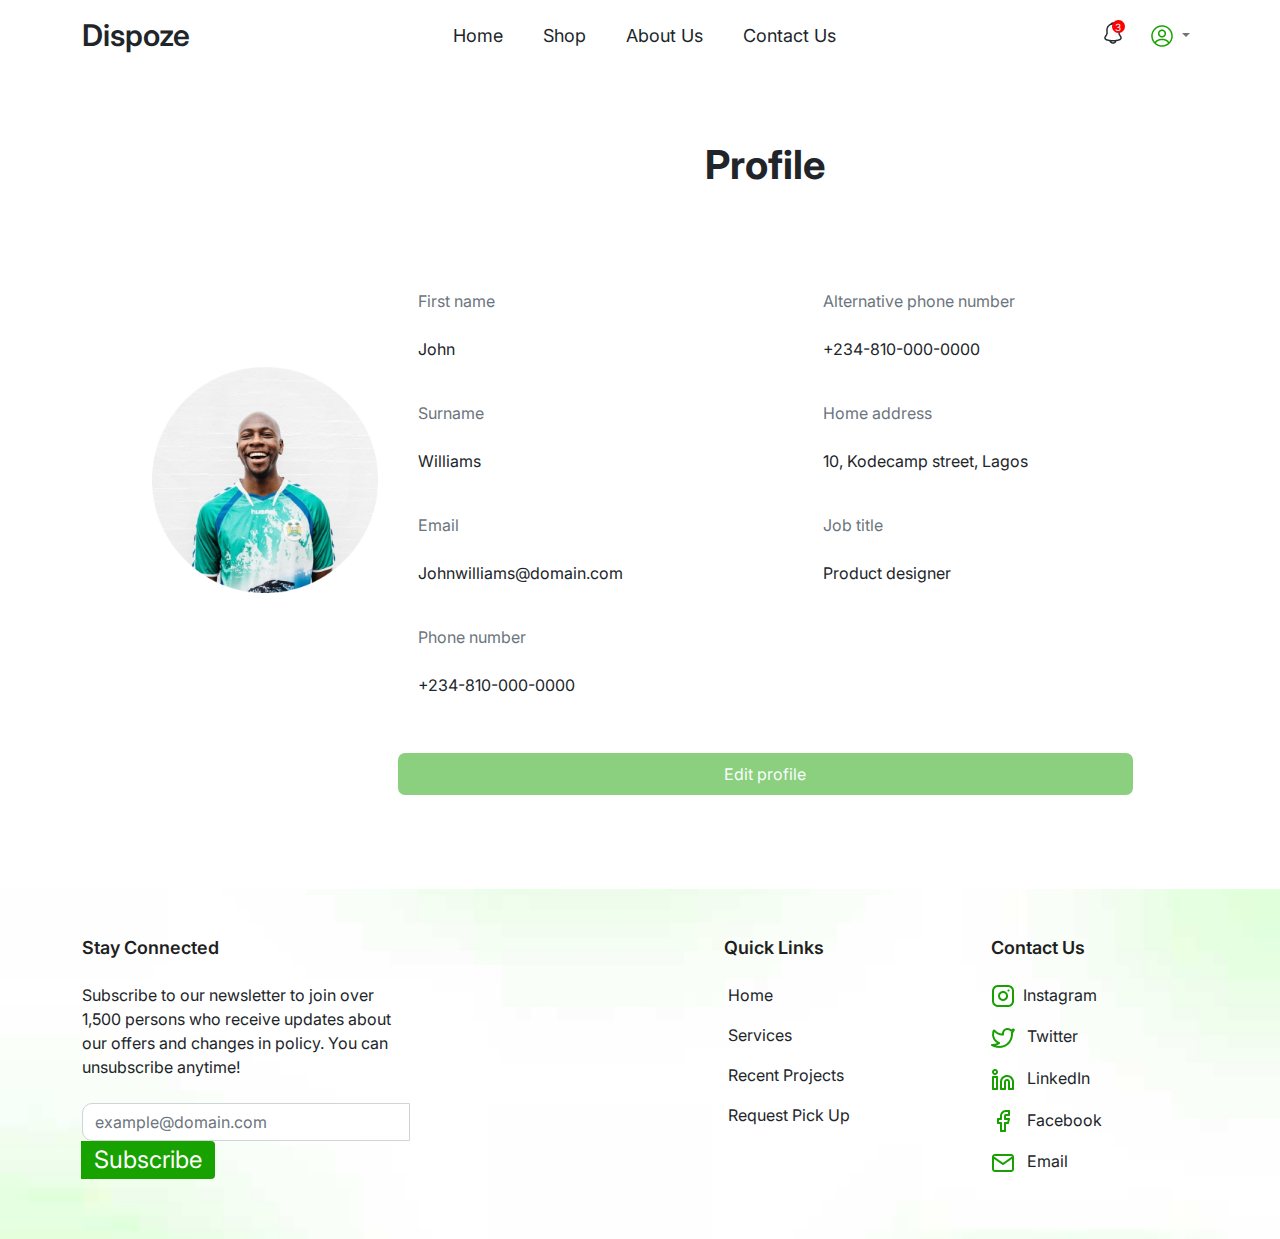
==== commit 62f54d29: "kodecamp-dizpose-profile" ====
--- a/index.html
+++ b/index.html
@@ -129,8 +129,8 @@
                             <h1 class="fw-bold">Profile</h1>
                         </div>
                         <div class="form-section">
-                            <div class="row">
-                                <div class="d-lg-flex justify-content-between">
+                            <div class="row d-lg-flex justify-content-between">
+                                <!-- <div class="d-lg-flex justify-content-between"> -->
                                     <div class="col-lg-6 col-md-6 col-12 first">
                                         <form action="">
                                             <div class="mb-4">
@@ -167,7 +167,7 @@
                                             </div>
                                         </form>
                                     </div>
-                                </div>
+                                <!-- </div> -->
                                 <div class="btn-section mt-3 mb-4">
                                     <div class="d-grid mx-auto">
                                         <a href="edit.html" class="text-center"><button class="btn text-light p-2" type="button">Edit profile</button></a>
--- a/css/style.css
+++ b/css/style.css
@@ -329,9 +329,9 @@
         left: 60%;
     }
 
-    #hero .first, #hero .secnd {
-        width: 100%;
-    }
+    /* #hero .first, #hero .secnd {
+        width: 100%;
+    } */
 
     .btn-section, .btn-sectionII {
         width: 50%;
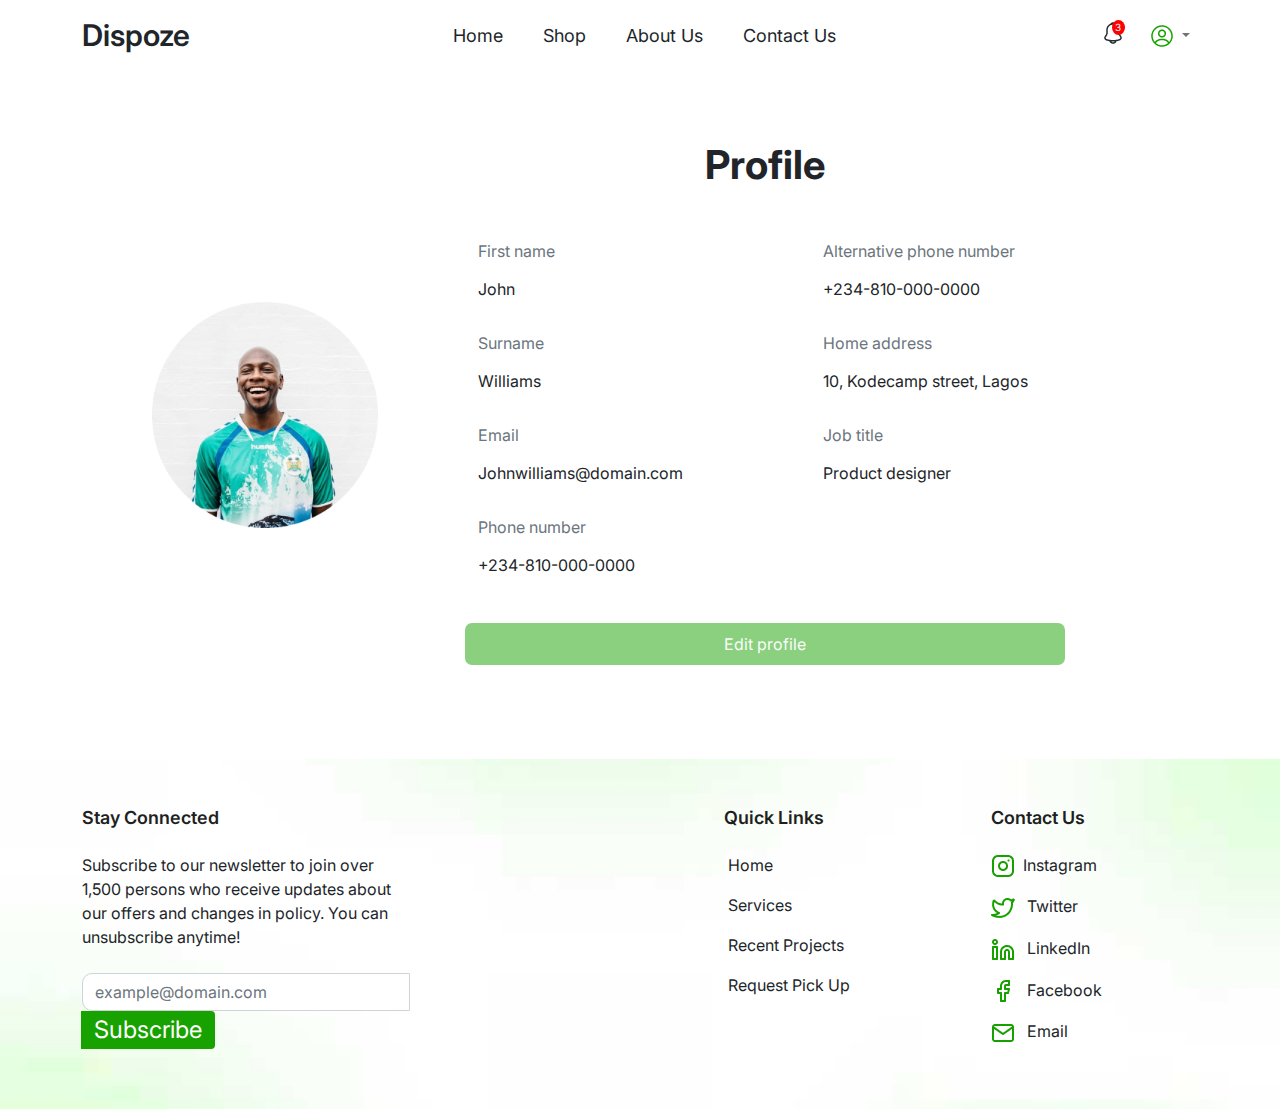
==== commit e8dc736d: "kodecamp-dizpose-profile" ====
--- a/index.html
+++ b/index.html
@@ -129,25 +129,25 @@
                             <h1 class="fw-bold">Profile</h1>
                         </div>
                         <div class="form-section">
-                            <div class="row d-lg-flex justify-content-between">
+                            <div class="row d-lg-flex justify-content-end">
                                 <!-- <div class="d-lg-flex justify-content-between"> -->
                                     <div class="col-lg-6 col-md-6 col-12 first">
                                         <form action="">
                                             <div class="mb-4">
                                                 <label for="first_name" class="form-label ms-3 text-muted">First name</label>
-                                                <input type="text" class="form-control p-3 border-0" id="first_name" aria-describedby="emailHelp" value="John">
+                                                <input type="text" class="form-control px-3 border-0" id="first_name" aria-describedby="emailHelp" value="John">
                                             </div>
                                             <div class="mb-4">
                                                 <label for="surname" class="form-label ms-3 text-muted">Surname</label>
-                                                <input type="text" class="form-control p-3 border-0" id="surname" aria-describedby="emailHelp" value="Williams">
+                                                <input type="text" class="form-control px-3 border-0" id="surname" aria-describedby="emailHelp" value="Williams">
                                             </div>
                                             <div class="mb-4">
                                                 <label for="exampleInputEmail1" class="form-label ms-3 text-muted">Email</label>
-                                                <input type="email" class="form-control p-3 border-0" id="exampleInputEmail1" aria-describedby="emailHelp" value="Johnwilliams@domain.com">
+                                                <input type="email" class="form-control px-3 border-0" id="exampleInputEmail1" aria-describedby="emailHelp" value="Johnwilliams@domain.com">
                                             </div>
                                             <div class="mb-4">
                                                 <label for="phone_no" class="form-label ms-3 text-muted">Phone number</label>
-                                                <input type="text" class="form-control p-3 border-0" id="phone_no" aria-describedby="emailHelp" value="+234-810-000-0000">
+                                                <input type="text" class="form-control px-3 border-0" id="phone_no" aria-describedby="emailHelp" value="+234-810-000-0000">
                                             </div>
                                         </form>
                                     </div>
@@ -155,15 +155,15 @@
                                         <form action="">
                                             <div class="mb-4">
                                                 <label for="phone_no" class="form-label ms-3 text-muted">Alternative phone number</label>
-                                                <input type="text" class="form-control p-3 border-0" id="phone_no" aria-describedby="emailHelp" value="+234-810-000-0000">
+                                                <input type="text" class="form-control px-3 border-0" id="phone_no" aria-describedby="emailHelp" value="+234-810-000-0000">
                                             </div>
                                             <div class="mb-4">
                                                 <label for="home_address" class="form-label ms-3 text-muted">Home address</label>
-                                                <input type="text" class="form-control p-3 border-0" id="home_address" aria-describedby="emailHelp" value="10, Kodecamp street, Lagos">
+                                                <input type="text" class="form-control px-3 border-0" id="home_address" aria-describedby="emailHelp" value="10, Kodecamp street, Lagos">
                                             </div>
                                             <div class="mb-4">
                                                 <label for="Product_designer" class="form-label ms-3 text-muted">Job title</label>
-                                                <input type="text" class="form-control p-3 border-0" id="exampleInputEmail1" aria-describedby="emailHelp" value="Product designer">
+                                                <input type="text" class="form-control px-3 border-0" id="exampleInputEmail1" aria-describedby="emailHelp" value="Product designer">
                                             </div>
                                         </form>
                                     </div>
--- a/css/style.css
+++ b/css/style.css
@@ -57,13 +57,13 @@
 }
 
 .text-section {
-    margin-bottom: 100px;
+    margin-bottom: 50px;
 }
 .btn-section {
     background: #17A200;
     opacity: 0.5;
     border-radius: 7px;
-    width: 98%;
+    width: 80%;
     margin: auto;
 }
 .btn-sectionII {
--- a/css/header-footer-loggedin.css
+++ b/css/header-footer-loggedin.css
@@ -27,7 +27,7 @@
 
 .notification-counter {
     width: 23%;
-    height: 1.5vh;
+    min-height: 1.5vh;
     border-radius: 50%;
     background: red;
     color: #ffff;
@@ -40,7 +40,7 @@
 @media (max-width: 1025px) {
     .notification-counter {
         width: 20%;
-        height: 3vh;
+        min-height: 3vh;
     }
     
 }
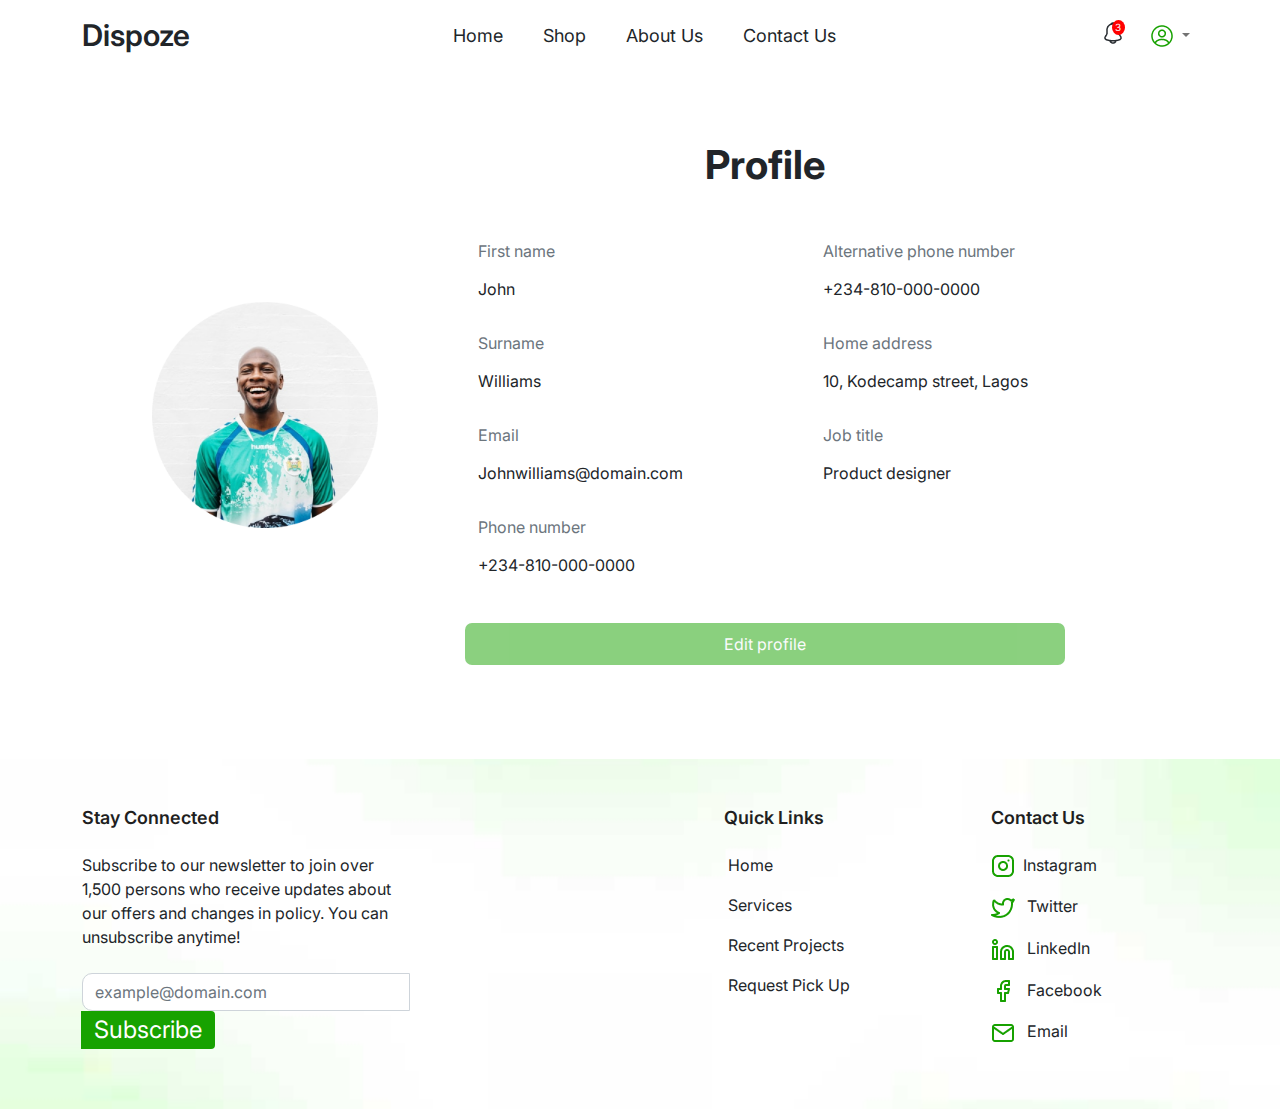
==== commit 76c1a57e: "kodecamp-dizpose-profile" ====
--- a/index.html
+++ b/index.html
@@ -135,19 +135,23 @@
                                         <form action="">
                                             <div class="mb-4">
                                                 <label for="first_name" class="form-label ms-3 text-muted">First name</label>
-                                                <input type="text" class="form-control px-3 border-0" id="first_name" aria-describedby="emailHelp" value="John">
+                                                <!-- <input type="text" class="form-control px-3 border-0" id="first_name" aria-describedby="emailHelp" value="John"> -->
+                                                <p class="form-control px-3 border-0">John</p>
                                             </div>
                                             <div class="mb-4">
                                                 <label for="surname" class="form-label ms-3 text-muted">Surname</label>
-                                                <input type="text" class="form-control px-3 border-0" id="surname" aria-describedby="emailHelp" value="Williams">
+                                                <!-- <input type="text" class="form-control px-3 border-0" id="surname" aria-describedby="emailHelp" value="Williams"> -->
+                                                <p class="form-control px-3 border-0">Williams</p>
                                             </div>
                                             <div class="mb-4">
                                                 <label for="exampleInputEmail1" class="form-label ms-3 text-muted">Email</label>
-                                                <input type="email" class="form-control px-3 border-0" id="exampleInputEmail1" aria-describedby="emailHelp" value="Johnwilliams@domain.com">
+                                                <!-- <input type="email" class="form-control px-3 border-0" id="exampleInputEmail1" aria-describedby="emailHelp" value="Johnwilliams@domain.com"> -->
+                                                <p class="form-control px-3 border-0">Johnwilliams@domain.com</p>
                                             </div>
                                             <div class="mb-4">
                                                 <label for="phone_no" class="form-label ms-3 text-muted">Phone number</label>
-                                                <input type="text" class="form-control px-3 border-0" id="phone_no" aria-describedby="emailHelp" value="+234-810-000-0000">
+                                                <!-- <input type="text" class="form-control px-3 border-0" id="phone_no" aria-describedby="emailHelp" value="+234-810-000-0000"> -->
+                                                <p class="form-control px-3 border-0">+234-810-000-0000</p>
                                             </div>
                                         </form>
                                     </div>
@@ -155,15 +159,18 @@
                                         <form action="">
                                             <div class="mb-4">
                                                 <label for="phone_no" class="form-label ms-3 text-muted">Alternative phone number</label>
-                                                <input type="text" class="form-control px-3 border-0" id="phone_no" aria-describedby="emailHelp" value="+234-810-000-0000">
+                                                <!-- <input type="text" class="form-control px-3 border-0" id="phone_no" aria-describedby="emailHelp" value="+234-810-000-0000"> -->
+                                                <p class="form-control px-3 border-0">+234-810-000-0000</p>
                                             </div>
                                             <div class="mb-4">
                                                 <label for="home_address" class="form-label ms-3 text-muted">Home address</label>
-                                                <input type="text" class="form-control px-3 border-0" id="home_address" aria-describedby="emailHelp" value="10, Kodecamp street, Lagos">
+                                                <!-- <input type="text" class="form-control px-3 border-0" id="home_address" aria-describedby="emailHelp" value="10, Kodecamp street, Lagos"> -->
+                                                <p class="form-control px-3 border-0">10, Kodecamp street, Lagos</p>
                                             </div>
                                             <div class="mb-4">
                                                 <label for="Product_designer" class="form-label ms-3 text-muted">Job title</label>
-                                                <input type="text" class="form-control px-3 border-0" id="exampleInputEmail1" aria-describedby="emailHelp" value="Product designer">
+                                                <!-- <input type="text" class="form-control px-3 border-0" id="exampleInputEmail1" aria-describedby="emailHelp" value="Product designer"> -->
+                                                <p class="form-control px-3 border-0">Product designer</p>
                                             </div>
                                         </form>
                                     </div>
